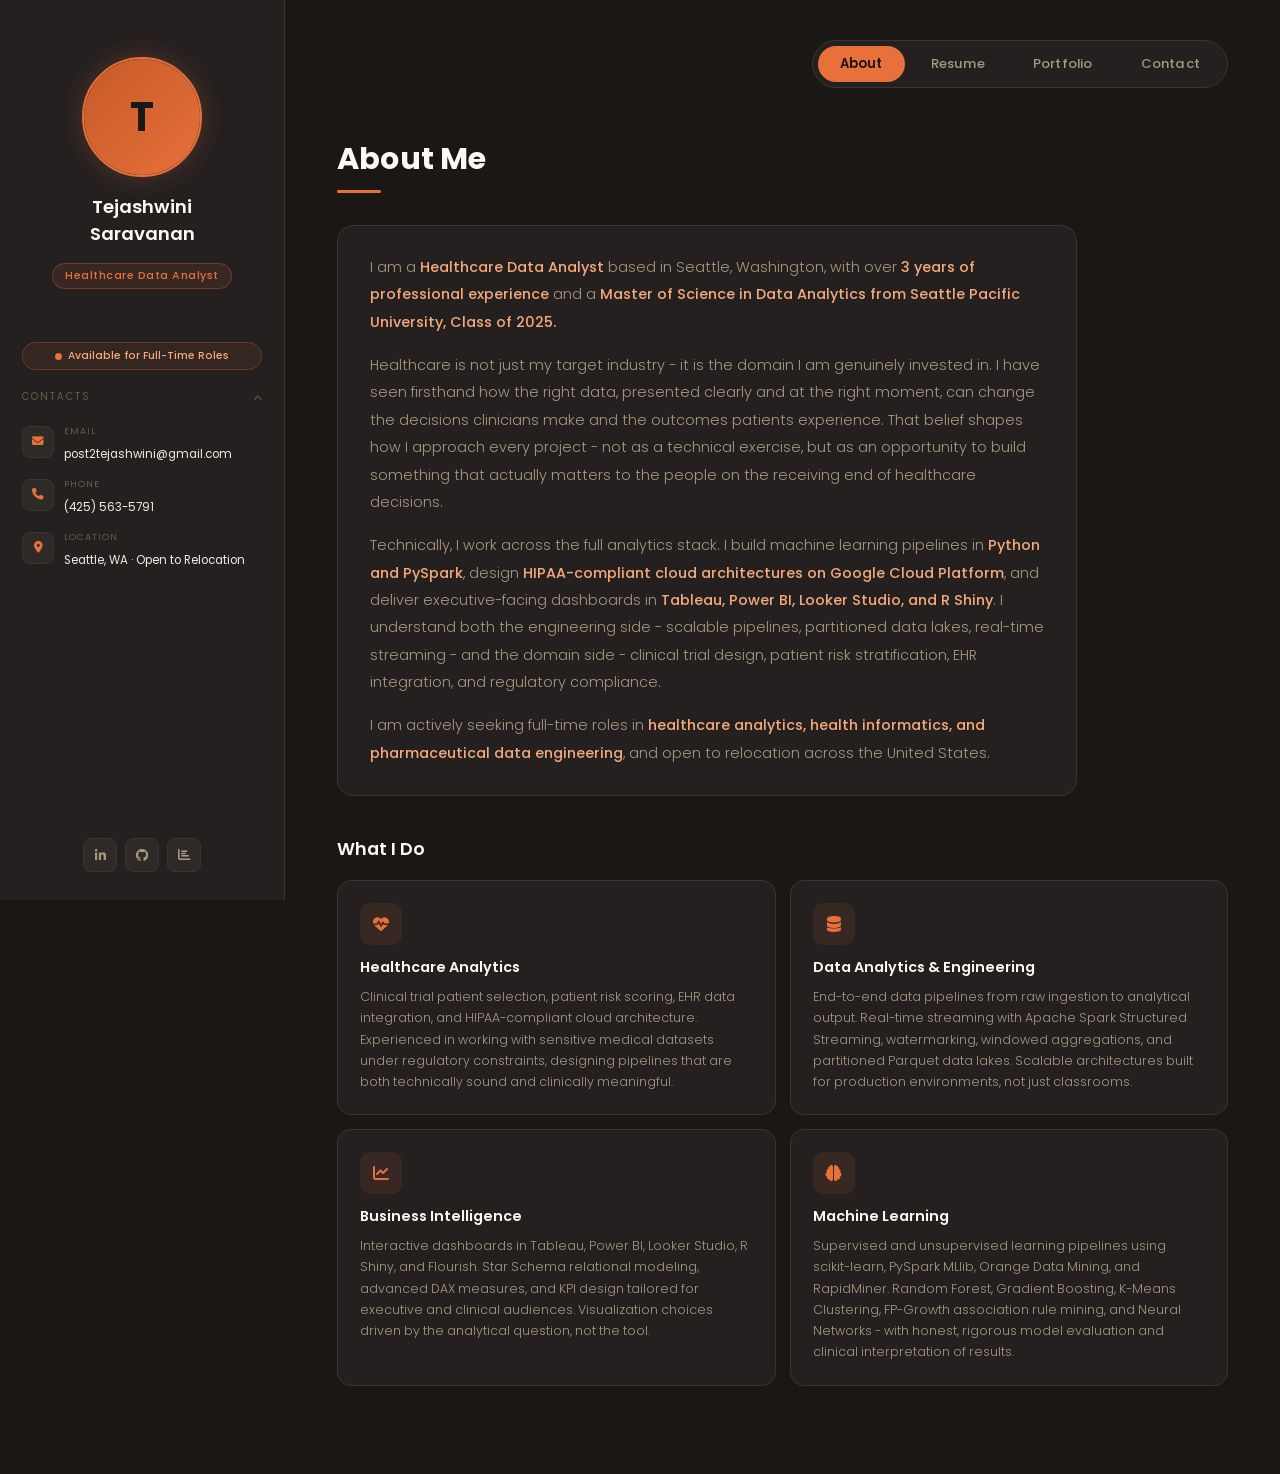
==== index.html @ 0018f7ad "Add files via upload" ====
<!DOCTYPE html>
<html lang="en">
<head>
<meta charset="UTF-8">
<meta name="viewport" content="width=device-width, initial-scale=1.0">
<title>Tejashwini Saravanan - Healthcare Data Analytics</title>
<link href="https://fonts.googleapis.com/css2?family=Poppins:wght@300;400;500;600;700&family=Playfair+Display:wght@600;700&family=JetBrains+Mono:wght@400;500&display=swap" rel="stylesheet">
<link rel="stylesheet" href="https://cdnjs.cloudflare.com/ajax/libs/font-awesome/6.4.0/css/all.min.css">
<style>
  :root {
    --bg: #1a1714;
    --bg2: #242020;
    --bg3: #2e2a27;
    --border: #3a3530;
    --accent: #e8703a;
    --accent2: #c45a28;
    --accent3: #f5a97a;
    --text: #f0ebe4;
    --text2: #a89880;
    --text3: #6a5a48;
    --white: #fff8f2;
    --sidebar-width: 285px;
  }

  * { margin: 0; padding: 0; box-sizing: border-box; }
  html { scroll-behavior: smooth; }

  body {
    background: var(--bg);
    color: var(--text);
    font-family: 'Poppins', sans-serif;
    display: flex;
    min-height: 100vh;
    overflow-x: hidden;
  }

  /* SIDEBAR */
  .sidebar {
    width: var(--sidebar-width);
    min-height: 100vh;
    background: var(--bg2);
    border-right: 1px solid var(--border);
    position: fixed;
    left: 0; top: 0;
    display: flex;
    flex-direction: column;
    align-items: center;
    padding: 36px 22px 28px;
    z-index: 100;
    overflow-y: auto;
  }

  .profile-section {
    display: flex;
    flex-direction: column;
    align-items: center;
    width: 100%;
    padding: 20px 16px;
    border-radius: 16px;
    border: 1px solid transparent;
    transition: all 0.4s;
    margin-bottom: 20px;
    cursor: default;
  }

  .profile-section:hover {
    border-color: var(--accent);
    background: rgba(232,112,58,0.05);
    box-shadow: 0 0 30px rgba(232,112,58,0.12);
  }

  .profile-img-wrap {
    width: 120px;
    height: 120px;
    border-radius: 50%;
    border: 2px solid var(--accent);
    overflow: hidden;
    margin-bottom: 16px;
    box-shadow: 0 0 24px rgba(232,112,58,0.25);
  }

  .profile-img-wrap img {
    width: 100%;
    height: 100%;
    object-fit: cover;
    object-position: center top;
  }

  .sidebar-name {
    font-family: 'Poppins', sans-serif;
    font-size: 1.15rem;
    font-weight: 600;
    color: var(--white);
    text-align: center;
    margin-bottom: 8px;
  }

  .sidebar-title {
    font-size: 0.68rem;
    color: var(--accent);
    background: rgba(232,112,58,0.1);
    border: 1px solid rgba(232,112,58,0.3);
    padding: 4px 12px;
    border-radius: 20px;
    text-align: center;
    letter-spacing: 0.5px;
    font-weight: 500;
  }

  .contacts-toggle {
    font-size: 0.62rem;
    letter-spacing: 2px;
    color: var(--text3);
    text-transform: uppercase;
    width: 100%;
    margin-bottom: 0;
    display: flex;
    align-items: center;
    justify-content: space-between;
    cursor: pointer;
    padding: 8px 0;
    user-select: none;
    transition: color 0.2s;
  }

  .contacts-toggle:hover { color: var(--accent); }

  .contacts-toggle .chevron {
    transition: transform 0.3s;
    font-size: 0.55rem;
  }

  .contacts-toggle.open .chevron { transform: rotate(180deg); }

  .contact-list {
    width: 100%;
    display: flex;
    flex-direction: column;
    gap: 12px;
    overflow: hidden;
    max-height: 0;
    transition: max-height 0.4s ease, opacity 0.3s;
    opacity: 0;
  }

  .contact-list.open {
    max-height: 400px;
    opacity: 1;
    margin-bottom: 16px;
    margin-top: 12px;
  }

  .contact-item {
    display: flex;
    align-items: flex-start;
    gap: 10px;
  }

  .contact-icon {
    width: 32px; height: 32px;
    background: var(--bg3);
    border: 1px solid var(--border);
    border-radius: 8px;
    display: flex;
    align-items: center;
    justify-content: center;
    color: var(--accent);
    font-size: 0.72rem;
    flex-shrink: 0;
    margin-top: 2px;
  }

  .contact-info label {
    display: block;
    font-size: 0.58rem;
    color: var(--text3);
    text-transform: uppercase;
    letter-spacing: 1px;
    margin-bottom: 2px;
  }

  .contact-info span, .contact-info a {
    font-size: 0.72rem;
    color: var(--text);
    text-decoration: none;
    line-height: 1.4;
    word-break: break-word;
  }

  .contact-info a:hover { color: var(--accent); }

  .available-sidebar {
    display: flex;
    align-items: center;
    gap: 6px;
    background: rgba(232,112,58,0.08);
    border: 1px solid rgba(232,112,58,0.25);
    border-radius: 20px;
    padding: 5px 12px;
    font-size: 0.66rem;
    color: var(--accent3);
    width: 100%;
    justify-content: center;
    margin: 12px 0;
    font-weight: 500;
  }

  .available-dot {
    width: 7px; height: 7px;
    background: var(--accent);
    border-radius: 50%;
    animation: pulse 2s infinite;
    flex-shrink: 0;
  }

  @keyframes pulse {
    0%, 100% { opacity: 1; box-shadow: 0 0 0 0 rgba(232,112,58,0.4); }
    50% { opacity: 0.7; box-shadow: 0 0 0 4px rgba(232,112,58,0); }
  }

  .social-links {
    display: flex;
    gap: 8px;
    margin-top: auto;
    padding-top: 16px;
  }

  .social-link {
    width: 34px; height: 34px;
    background: var(--bg3);
    border: 1px solid var(--border);
    border-radius: 8px;
    display: flex;
    align-items: center;
    justify-content: center;
    color: var(--text2);
    text-decoration: none;
    font-size: 0.8rem;
    transition: all 0.3s;
  }

  .social-link:hover {
    border-color: var(--accent);
    color: var(--accent);
    background: rgba(232,112,58,0.1);
  }

  /* MAIN */
  .main {
    margin-left: var(--sidebar-width);
    flex: 1;
    padding: 40px 52px;
    max-width: calc(100vw - var(--sidebar-width));
  }

  /* NAV */
  .nav-tabs {
    display: flex;
    gap: 4px;
    margin-bottom: 48px;
    background: var(--bg2);
    border: 1px solid var(--border);
    border-radius: 30px;
    padding: 5px;
    width: fit-content;
    margin-left: auto;
  }

  .nav-tab {
    padding: 8px 22px;
    border-radius: 24px;
    font-size: 0.82rem;
    font-weight: 500;
    color: var(--text2);
    cursor: pointer;
    transition: all 0.3s;
    border: none;
    background: transparent;
    font-family: 'Poppins', sans-serif;
    letter-spacing: 0.2px;
  }

  .nav-tab:hover { color: var(--text); }

  .nav-tab.active {
    background: var(--accent);
    color: #1a1714;
    font-weight: 600;
  }

  .section { display: none; animation: fadeIn 0.4s ease; }
  .section.active { display: block; }

  @keyframes fadeIn {
    from { opacity: 0; transform: translateY(14px); }
    to { opacity: 1; transform: translateY(0); }
  }

  .section-title {
    font-family: 'Poppins', sans-serif;
    font-size: 1.9rem;
    font-weight: 700;
    color: var(--white);
    margin-bottom: 8px;
    letter-spacing: 0.2px;
  }

  .title-line {
    width: 44px; height: 3px;
    background: var(--accent);
    border-radius: 2px;
    margin-bottom: 32px;
  }

  /* ABOUT BIO BOX */
  .about-bio-box {
    background: var(--bg2);
    border: 1px solid var(--border);
    border-radius: 16px;
    padding: 28px 32px;
    max-width: 740px;
    margin-bottom: 40px;
    transition: all 0.4s;
    cursor: default;
  }

  .about-bio-box:hover {
    border-color: var(--accent);
    box-shadow: 0 0 32px rgba(232,112,58,0.12);
    background: rgba(232,112,58,0.03);
  }

  .about-bio {
    font-size: 0.9rem;
    line-height: 1.9;
    color: var(--text2);
    font-weight: 300;
  }

  .about-bio p { margin-bottom: 16px; }
  .about-bio p:last-child { margin-bottom: 0; }
  .about-bio strong { color: var(--accent3); font-weight: 500; }

  .what-i-do-title {
    font-family: 'Poppins', sans-serif;
    font-size: 1.1rem;
    font-weight: 600;
    color: var(--white);
    margin-bottom: 18px;
  }

  .what-i-do-grid {
    display: grid;
    grid-template-columns: repeat(2, 1fr);
    gap: 14px;
    margin-bottom: 48px;
  }

  .what-card {
    background: var(--bg2);
    border: 1px solid var(--border);
    border-radius: 14px;
    padding: 22px;
    transition: all 0.35s;
    cursor: default;
  }

  .what-card:hover {
    border-color: var(--accent);
    transform: translateY(-3px);
    box-shadow: 0 10px 32px rgba(232,112,58,0.14);
    background: rgba(232,112,58,0.04);
  }

  .what-card-icon {
    width: 42px; height: 42px;
    background: rgba(232,112,58,0.1);
    border-radius: 10px;
    display: flex;
    align-items: center;
    justify-content: center;
    color: var(--accent);
    font-size: 1rem;
    margin-bottom: 12px;
  }

  .what-card h4 {
    font-size: 0.9rem;
    font-weight: 600;
    color: var(--white);
    margin-bottom: 8px;
  }

  .what-card p {
    font-size: 0.78rem;
    color: var(--text2);
    line-height: 1.7;
    font-weight: 300;
  }

  /* RESUME */
  .resume-section { margin-bottom: 38px; }

  .resume-section-title {
    display: flex;
    align-items: center;
    gap: 10px;
    font-size: 1rem;
    font-weight: 600;
    color: var(--white);
    margin-bottom: 20px;
  }

  .resume-section-title i { color: var(--accent); font-size: 0.85rem; }

  .timeline-item {
    position: relative;
    padding-left: 20px;
    margin-bottom: 22px;
    border-left: 1px solid var(--border);
  }

  .timeline-item::before {
    content: '';
    position: absolute;
    left: -5px; top: 7px;
    width: 9px; height: 9px;
    border-radius: 50%;
    background: var(--accent);
  }

  .timeline-title {
    font-size: 0.9rem;
    font-weight: 600;
    color: var(--white);
    margin-bottom: 3px;
  }

  .timeline-subtitle {
    font-size: 0.78rem;
    color: var(--text2);
    margin-bottom: 3px;
    font-weight: 300;
  }

  .timeline-date {
    font-size: 0.7rem;
    color: var(--accent);
    font-family: 'JetBrains Mono', monospace;
  }

  .skills-grid { display: flex; flex-direction: column; gap: 12px; }

  .skill-group {
    background: var(--bg2);
    border: 1px solid var(--border);
    border-radius: 12px;
    padding: 16px 20px;
  }

  .skill-group-label {
    font-size: 0.6rem;
    letter-spacing: 2px;
    color: var(--text3);
    text-transform: uppercase;
    margin-bottom: 10px;
  }

  .skill-tags { display: flex; flex-wrap: wrap; gap: 7px; }

  .skill-tag {
    background: rgba(232,112,58,0.07);
    border: 1px solid rgba(232,112,58,0.18);
    border-radius: 20px;
    padding: 3px 12px;
    font-size: 0.74rem;
    color: var(--accent3);
    font-weight: 400;
  }

  /* PORTFOLIO */
  .portfolio-filters {
    display: flex;
    gap: 8px;
    margin-bottom: 24px;
    flex-wrap: wrap;
  }

  .filter-btn {
    padding: 6px 16px;
    border-radius: 20px;
    font-size: 0.78rem;
    font-weight: 500;
    cursor: pointer;
    transition: all 0.3s;
    border: 1px solid var(--border);
    background: transparent;
    color: var(--text2);
    font-family: 'Poppins', sans-serif;
  }

  .filter-btn:hover { border-color: var(--accent); color: var(--accent); }

  .filter-btn.active {
    background: var(--accent);
    border-color: var(--accent);
    color: #1a1714;
    font-weight: 600;
  }

  .projects-grid {
    display: grid;
    grid-template-columns: repeat(3, 1fr);
    gap: 16px;
  }

  .project-card {
    background: var(--bg2);
    border: 1px solid var(--border);
    border-radius: 14px;
    overflow: hidden;
    transition: all 0.3s;
  }

  .project-card:hover {
    border-color: var(--accent);
    transform: translateY(-4px);
    box-shadow: 0 12px 36px rgba(232,112,58,0.14);
  }

  .project-thumb {
    width: 100%;
    height: 148px;
    display: flex;
    align-items: center;
    justify-content: center;
    font-size: 2rem;
  }

  .project-body { padding: 14px 16px; }

  .project-category {
    font-size: 0.6rem;
    letter-spacing: 1.5px;
    text-transform: uppercase;
    color: var(--accent);
    margin-bottom: 6px;
    font-family: 'JetBrains Mono', monospace;
  }

  .project-name {
    font-size: 0.84rem;
    font-weight: 600;
    color: var(--white);
    margin-bottom: 8px;
    line-height: 1.4;
  }

  .project-tags {
    display: flex;
    flex-wrap: wrap;
    gap: 5px;
    margin-bottom: 10px;
  }

  .project-tag {
    font-size: 0.64rem;
    background: var(--bg3);
    border: 1px solid var(--border);
    border-radius: 8px;
    padding: 2px 7px;
    color: var(--text3);
  }

  .project-links { display: flex; gap: 10px; }

  .project-link {
    font-size: 0.72rem;
    color: var(--accent);
    text-decoration: none;
    display: flex;
    align-items: center;
    gap: 4px;
    transition: opacity 0.2s;
    font-weight: 500;
  }

  .project-link:hover { opacity: 0.7; }

  /* CONTACT */
  .contact-grid {
    display: grid;
    grid-template-columns: 1fr 1fr;
    gap: 32px;
  }

  .contact-form { display: flex; flex-direction: column; gap: 14px; }
  .form-row { display: grid; grid-template-columns: 1fr 1fr; gap: 14px; }
  .form-group { display: flex; flex-direction: column; gap: 6px; }

  .form-group label {
    font-size: 0.66rem;
    text-transform: uppercase;
    letter-spacing: 1px;
    color: var(--text3);
  }

  .form-group input, .form-group textarea {
    background: var(--bg2);
    border: 1px solid var(--border);
    border-radius: 10px;
    padding: 11px 14px;
    color: var(--text);
    font-family: 'Poppins', sans-serif;
    font-size: 0.84rem;
    transition: border-color 0.3s;
    resize: none;
  }

  .form-group input:focus, .form-group textarea:focus {
    outline: none;
    border-color: var(--accent);
  }

  .form-group textarea { height: 120px; }

  .send-btn {
    background: var(--accent);
    color: #1a1714;
    border: none;
    border-radius: 10px;
    padding: 12px 26px;
    font-size: 0.84rem;
    font-weight: 600;
    cursor: pointer;
    font-family: 'Poppins', sans-serif;
    display: flex;
    align-items: center;
    gap: 8px;
    width: fit-content;
    transition: all 0.3s;
  }

  .send-btn:hover { background: var(--accent2); transform: translateY(-1px); }

  .contact-info-panel { display: flex; flex-direction: column; gap: 12px; }

  .contact-info-card {
    background: var(--bg2);
    border: 1px solid var(--border);
    border-radius: 12px;
    padding: 14px 18px;
    display: flex;
    align-items: center;
    gap: 14px;
    transition: all 0.3s;
  }

  .contact-info-card:hover { border-color: var(--accent); }

  .contact-info-icon {
    width: 38px; height: 38px;
    background: rgba(232,112,58,0.1);
    border-radius: 10px;
    display: flex;
    align-items: center;
    justify-content: center;
    color: var(--accent);
    font-size: 0.9rem;
    flex-shrink: 0;
  }

  .contact-info-text label {
    display: block;
    font-size: 0.6rem;
    text-transform: uppercase;
    letter-spacing: 1px;
    color: var(--text3);
    margin-bottom: 3px;
  }

  .contact-info-text span, .contact-info-text a {
    font-size: 0.82rem;
    color: var(--text);
    text-decoration: none;
  }

  .contact-info-text a:hover { color: var(--accent); }

  .project-card.hidden { display: none; }

  ::-webkit-scrollbar { width: 5px; }
  ::-webkit-scrollbar-track { background: var(--bg); }
  ::-webkit-scrollbar-thumb { background: var(--border); border-radius: 3px; }
  ::-webkit-scrollbar-thumb:hover { background: var(--accent2); }

  @media (max-width: 1100px) { .projects-grid { grid-template-columns: repeat(2, 1fr); } }
  @media (max-width: 768px) {
    .sidebar { display: none; }
    .main { margin-left: 0; padding: 24px; max-width: 100vw; }
    .projects-grid { grid-template-columns: 1fr; }
    .what-i-do-grid { grid-template-columns: 1fr; }
    .contact-grid { grid-template-columns: 1fr; }
  }
</style>
</head>
<body>

<aside class="sidebar">
  <div class="profile-section">
    <div class="profile-img-wrap">
      <img src="https://raw.githubusercontent.com/TejashwiniSaravanan/tejashwinisaravanan.github.io/main/teju%20photo.JPG"
           alt="Tejashwini Saravanan"
           onerror="this.parentElement.innerHTML='<div style=\'width:100%;height:100%;background:linear-gradient(135deg,#c45a28,#e8703a);display:flex;align-items:center;justify-content:center;font-size:2.5rem;font-weight:700;color:#1a1714;\'>T</div>'"/>
    </div>
    <div class="sidebar-name">Tejashwini Saravanan</div>
    <div class="sidebar-title" style="margin-top:8px;">Healthcare Data Analyst</div>
  </div>

  <div class="available-sidebar">
    <div class="available-dot"></div>
    Available for Full-Time Roles
  </div>

  <div class="contacts-toggle" id="contactsToggle" onclick="toggleContacts()">
    Contacts <i class="fas fa-chevron-down chevron"></i>
  </div>

  <div class="contact-list" id="contactList">
    <div class="contact-item">
      <div class="contact-icon"><i class="fas fa-envelope"></i></div>
      <div class="contact-info">
        <label>Email</label>
        <a href="mailto:post2tejashwini@gmail.com">post2tejashwini@gmail.com</a>
      </div>
    </div>
    <div class="contact-item">
      <div class="contact-icon"><i class="fas fa-phone"></i></div>
      <div class="contact-info">
        <label>Phone</label>
        <span>(425) 563-5791</span>
      </div>
    </div>
    <div class="contact-item">
      <div class="contact-icon"><i class="fas fa-map-marker-alt"></i></div>
      <div class="contact-info">
        <label>Location</label>
        <span>Seattle, WA · Open to Relocation</span>
      </div>
    </div>
  </div>

  <div class="social-links">
    <a href="https://www.linkedin.com/in/tejashwinisaravanan/" target="_blank" class="social-link" title="LinkedIn"><i class="fab fa-linkedin-in"></i></a>
    <a href="https://github.com/TejashwiniSaravanan" target="_blank" class="social-link" title="GitHub"><i class="fab fa-github"></i></a>
    <a href="https://public.tableau.com/app/profile/tejashwinisaravanan" target="_blank" class="social-link" title="Tableau"><i class="fas fa-chart-bar"></i></a>
  </div>
</aside>

<main class="main">
  <nav class="nav-tabs">
    <button class="nav-tab active" onclick="showSection('about', this)">About</button>
    <button class="nav-tab" onclick="showSection('resume', this)">Resume</button>
    <button class="nav-tab" onclick="showSection('portfolio', this)">Portfolio</button>
    <button class="nav-tab" onclick="showSection('contact', this)">Contact</button>
  </nav>

  <!-- ABOUT -->
  <section id="about" class="section active">
    <h1 class="section-title">About Me</h1>
    <div class="title-line"></div>

    <div class="about-bio-box">
      <div class="about-bio">
        <p>I am a <strong>Healthcare Data Analyst</strong> based in Seattle, Washington, with over <strong>3 years of professional experience</strong> and a <strong>Master of Science in Data Analytics from Seattle Pacific University, Class of 2025.</strong></p>
        <p>Healthcare is not just my target industry - it is the domain I am genuinely invested in. I have seen firsthand how the right data, presented clearly and at the right moment, can change the decisions clinicians make and the outcomes patients experience. That belief shapes how I approach every project - not as a technical exercise, but as an opportunity to build something that actually matters to the people on the receiving end of healthcare decisions.</p>
        <p>Technically, I work across the full analytics stack. I build machine learning pipelines in <strong>Python and PySpark</strong>, design <strong>HIPAA-compliant cloud architectures on Google Cloud Platform</strong>, and deliver executive-facing dashboards in <strong>Tableau, Power BI, Looker Studio, and R Shiny</strong>. I understand both the engineering side - scalable pipelines, partitioned data lakes, real-time streaming - and the domain side - clinical trial design, patient risk stratification, EHR integration, and regulatory compliance.</p>
        <p>I am actively seeking full-time roles in <strong>healthcare analytics, health informatics, and pharmaceutical data engineering</strong>, and open to relocation across the United States.</p>
      </div>
    </div>

    <div class="what-i-do-title">What I Do</div>
    <div class="what-i-do-grid">
      <div class="what-card">
        <div class="what-card-icon"><i class="fas fa-heartbeat"></i></div>
        <h4>Healthcare Analytics</h4>
        <p>Clinical trial patient selection, patient risk scoring, EHR data integration, and HIPAA-compliant cloud architecture. Experienced in working with sensitive medical datasets under regulatory constraints, designing pipelines that are both technically sound and clinically meaningful.</p>
      </div>
      <div class="what-card">
        <div class="what-card-icon"><i class="fas fa-database"></i></div>
        <h4>Data Analytics & Engineering</h4>
        <p>End-to-end data pipelines from raw ingestion to analytical output. Real-time streaming with Apache Spark Structured Streaming, watermarking, windowed aggregations, and partitioned Parquet data lakes. Scalable architectures built for production environments, not just classrooms.</p>
      </div>
      <div class="what-card">
        <div class="what-card-icon"><i class="fas fa-chart-line"></i></div>
        <h4>Business Intelligence</h4>
        <p>Interactive dashboards in Tableau, Power BI, Looker Studio, R Shiny, and Flourish. Star Schema relational modeling, advanced DAX measures, and KPI design tailored for executive and clinical audiences. Visualization choices driven by the analytical question, not the tool.</p>
      </div>
      <div class="what-card">
        <div class="what-card-icon"><i class="fas fa-brain"></i></div>
        <h4>Machine Learning</h4>
        <p>Supervised and unsupervised learning pipelines using scikit-learn, PySpark MLlib, Orange Data Mining, and RapidMiner. Random Forest, Gradient Boosting, K-Means Clustering, FP-Growth association rule mining, and Neural Networks - with honest, rigorous model evaluation and clinical interpretation of results.</p>
      </div>
    </div>
  </section>

  <!-- RESUME -->
  <section id="resume" class="section">
    <h1 class="section-title">Resume</h1>
    <div class="title-line"></div>

    <div class="resume-section">
      <div class="resume-section-title"><i class="fas fa-graduation-cap"></i> Education</div>
      <div class="timeline-item">
        <div class="timeline-title">Seattle Pacific University</div>
        <div class="timeline-subtitle">Master of Science in Data Analytics — School of Business, Government and Economics</div>
        <div class="timeline-date">Sep 2023 — Aug 2025</div>
      </div>
    </div>

    <div class="resume-section">
      <div class="resume-section-title"><i class="fas fa-briefcase"></i> Experience</div>
      <div class="timeline-item">
        <div class="timeline-title">Data Analyst</div>
        <div class="timeline-subtitle">Community Dreams Foundation — Seattle, WA</div>
        <div class="timeline-date">Nov 2025 — Present</div>
      </div>
      <div class="timeline-item">
        <div class="timeline-title">Healthcare Analyst Intern</div>
        <div class="timeline-subtitle">American Red Cross, Northwest Region — Everett, WA</div>
        <div class="timeline-date">Jul 2025 — Oct 2025</div>
      </div>
      <div class="timeline-item">
        <div class="timeline-title">Graduate Assistant</div>
        <div class="timeline-subtitle">Seattle Pacific University, Operated by Sodexo — Seattle, WA</div>
        <div class="timeline-date">Oct 2023 — Jun 2025</div>
      </div>
      <div class="timeline-item">
        <div class="timeline-title">Healthcare Data Analyst</div>
        <div class="timeline-subtitle">Bharath Home Medicare Pvt Ltd — Chennai, India</div>
        <div class="timeline-date">May 2022 — Aug 2023</div>
      </div>
    </div>

    <div class="resume-section">
      <div class="resume-section-title"><i class="fas fa-tools"></i> Skills</div>
      <div class="skills-grid">
        <div class="skill-group">
          <div class="skill-group-label">Languages & Libraries</div>
          <div class="skill-tags">
            <span class="skill-tag">Python</span><span class="skill-tag">R</span><span class="skill-tag">SQL</span><span class="skill-tag">DAX</span><span class="skill-tag">Pandas</span><span class="skill-tag">NumPy</span><span class="skill-tag">Scikit-Learn</span><span class="skill-tag">ggplot2</span>
          </div>
        </div>
        <div class="skill-group">
          <div class="skill-group-label">Big Data & Cloud</div>
          <div class="skill-tags">
            <span class="skill-tag">Apache Spark</span><span class="skill-tag">PySpark</span><span class="skill-tag">Google Cloud Platform</span><span class="skill-tag">BigQuery</span><span class="skill-tag">Vertex AI</span><span class="skill-tag">Cloud Healthcare API</span><span class="skill-tag">Parquet</span>
          </div>
        </div>
        <div class="skill-group">
          <div class="skill-group-label">BI & Visualization</div>
          <div class="skill-tags">
            <span class="skill-tag">Tableau</span><span class="skill-tag">Power BI</span><span class="skill-tag">Looker Studio</span><span class="skill-tag">R Shiny</span><span class="skill-tag">Flourish Studio</span><span class="skill-tag">Plotly Dash</span>
          </div>
        </div>
        <div class="skill-group">
          <div class="skill-group-label">Machine Learning & Analytics</div>
          <div class="skill-tags">
            <span class="skill-tag">Random Forest</span><span class="skill-tag">Gradient Boosting</span><span class="skill-tag">K-Means</span><span class="skill-tag">FP-Growth</span><span class="skill-tag">Neural Networks</span><span class="skill-tag">Linear Regression</span><span class="skill-tag">RapidMiner</span><span class="skill-tag">Orange Data Mining</span>
          </div>
        </div>
        <div class="skill-group">
          <div class="skill-group-label">Healthcare Domain</div>
          <div class="skill-tags">
            <span class="skill-tag">HIPAA Compliance</span><span class="skill-tag">FHIR</span><span class="skill-tag">EHR Integration</span><span class="skill-tag">Clinical Trial Analytics</span><span class="skill-tag">Patient Risk Scoring</span><span class="skill-tag">Population Health</span>
          </div>
        </div>
      </div>
    </div>
  </section>

  <!-- PORTFOLIO -->
  <section id="portfolio" class="section">
    <h1 class="section-title">Portfolio</h1>
    <div class="title-line"></div>
    <div class="portfolio-filters">
      <button class="filter-btn active" onclick="filterProjects('all', this)">All</button>
      <button class="filter-btn" onclick="filterProjects('healthcare', this)">Healthcare</button>
      <button class="filter-btn" onclick="filterProjects('engineering', this)">Data Engineering</button>
      <button class="filter-btn" onclick="filterProjects('ml', this)">Machine Learning</button>
      <button class="filter-btn" onclick="filterProjects('bi', this)">Business Intelligence</button>
    </div>
    <div class="projects-grid">
      <div class="project-card" data-category="healthcare ml">
        <div class="project-thumb" style="background:linear-gradient(135deg,#0d4a3a,#0d9488)"><i class="fas fa-hospital" style="color:#99f6e4;font-size:2rem"></i></div>
        <div class="project-body">
          <div class="project-category">Healthcare · Machine Learning</div>
          <div class="project-name">Clinical Trial Patient Selection & Admission Type Prediction</div>
          <div class="project-tags"><span class="project-tag">Orange Data Mining</span><span class="project-tag">Neural Networks</span><span class="project-tag">Gradient Boosting</span><span class="project-tag">ROC Analysis</span></div>
          <div class="project-links">
            <a href="https://github.com/TejashwiniSaravanan/Clinical-Trial-Patient-Selection-Optimization" target="_blank" class="project-link"><i class="fab fa-github"></i> GitHub</a>
            <a href="https://tejashwinisaravanan.github.io/Clinical-Trial-Patient-Selection-Optimization/" target="_blank" class="project-link"><i class="fas fa-external-link-alt"></i> Live</a>
          </div>
        </div>
      </div>
      <div class="project-card" data-category="healthcare ml">
        <div class="project-thumb" style="background:linear-gradient(135deg,#1a3a4a,#0d6e8a)"><i class="fas fa-cloud" style="color:#7dd3fc;font-size:2rem"></i></div>
        <div class="project-body">
          <div class="project-category">Healthcare · Cloud · ML</div>
          <div class="project-name">Scalable Health Data Solutions: PySpark ML & GCP Strategy</div>
          <div class="project-tags"><span class="project-tag">PySpark</span><span class="project-tag">GCP</span><span class="project-tag">BigQuery</span><span class="project-tag">Vertex AI</span><span class="project-tag">HIPAA</span></div>
          <div class="project-links">
            <a href="https://github.com/TejashwiniSaravanan/Healthcare-Analytics-PySpark-ML-GCP-Strategy" target="_blank" class="project-link"><i class="fab fa-github"></i> GitHub</a>
            <a href="https://tejashwinisaravanan.github.io/Healthcare-Analytics-PySpark-ML-GCP-Strategy/" target="_blank" class="project-link"><i class="fas fa-external-link-alt"></i> Live</a>
          </div>
        </div>
      </div>
      <div class="project-card" data-category="healthcare bi">
        <div class="project-thumb" style="background:linear-gradient(135deg,#2a1a4a,#6d28d9)"><i class="fas fa-pills" style="color:#c4b5fd;font-size:2rem"></i></div>
        <div class="project-body">
          <div class="project-category">Healthcare · Business Intelligence</div>
          <div class="project-name">Pharmaceutical Sales Analytics & Regulatory Strategy (Power BI)</div>
          <div class="project-tags"><span class="project-tag">Power BI</span><span class="project-tag">DAX</span><span class="project-tag">Star Schema</span><span class="project-tag">FDA/EMA</span></div>
          <div class="project-links">
            <a href="https://github.com/TejashwiniSaravanan/Drug-Sales-Analysis-PowerBI" target="_blank" class="project-link"><i class="fab fa-github"></i> GitHub</a>
            <a href="https://tejashwinisaravanan.github.io/Drug-Sales-Analysis-PowerBI/" target="_blank" class="project-link"><i class="fas fa-external-link-alt"></i> Live</a>
          </div>
        </div>
      </div>
      <div class="project-card" data-category="healthcare bi">
        <div class="project-thumb" style="background:linear-gradient(135deg,#1a2a3a,#0d4a6a)"><i class="fas fa-brain" style="color:#93c5fd;font-size:2rem"></i></div>
        <div class="project-body">
          <div class="project-category">Healthcare · Data Visualization</div>
          <div class="project-name">Analyzing Depression in Students: Motion Visualization with Flourish</div>
          <div class="project-tags"><span class="project-tag">Flourish Studio</span><span class="project-tag">Python</span><span class="project-tag">Mental Health</span><span class="project-tag">Motion Viz</span></div>
          <div class="project-links">
            <a href="https://github.com/TejashwiniSaravanan/depression-students-flourish-visualization" target="_blank" class="project-link"><i class="fab fa-github"></i> GitHub</a>
            <a href="https://public.flourish.studio/story/2792289/" target="_blank" class="project-link"><i class="fas fa-external-link-alt"></i> Live</a>
          </div>
        </div>
      </div>
      <div class="project-card" data-category="healthcare ml bi">
        <div class="project-thumb" style="background:linear-gradient(135deg,#1a2a3a,#1e40af)"><i class="fas fa-user-clock" style="color:#93c5fd;font-size:2rem"></i></div>
        <div class="project-body">
          <div class="project-category">Healthcare · ML · Power BI</div>
          <div class="project-name">Absenteeism at Work: Predictive Analytics & Power BI Dashboard</div>
          <div class="project-tags"><span class="project-tag">Random Forest 84%</span><span class="project-tag">Power BI</span><span class="project-tag">Python</span><span class="project-tag">HR Analytics</span></div>
          <div class="project-links">
            <a href="https://github.com/TejashwiniSaravanan/Absenteeism-At-Work-PowerBI-ML" target="_blank" class="project-link"><i class="fab fa-github"></i> GitHub</a>
          </div>
        </div>
      </div>
      <div class="project-card" data-category="engineering">
        <div class="project-thumb" style="background:linear-gradient(135deg,#1a2a1a,#166534)"><i class="fas fa-bolt" style="color:#86efac;font-size:2rem"></i></div>
        <div class="project-body">
          <div class="project-category">Data Engineering · Streaming</div>
          <div class="project-name">BeatBlast: Real-Time Streaming Pipeline with PySpark</div>
          <div class="project-tags"><span class="project-tag">Spark Streaming</span><span class="project-tag">Watermarking</span><span class="project-tag">Parquet</span><span class="project-tag">Python</span></div>
          <div class="project-links">
            <a href="https://github.com/TejashwiniSaravanan/BeatBlast-RealTime-Streaming-Pipeline" target="_blank" class="project-link"><i class="fab fa-github"></i> GitHub</a>
            <a href="https://tejashwinisaravanan.github.io/BeatBlast-RealTime-Streaming-Pipeline/" target="_blank" class="project-link"><i class="fas fa-external-link-alt"></i> Live</a>
          </div>
        </div>
      </div>
      <div class="project-card" data-category="engineering ml">
        <div class="project-thumb" style="background:linear-gradient(135deg,#1a1a2a,#1e3a5f)"><i class="fas fa-music" style="color:#93c5fd;font-size:2rem"></i></div>
        <div class="project-body">
          <div class="project-category">Data Engineering · Big Data</div>
          <div class="project-name">Spotify Big Data Analysis with PySpark (600K+ Tracks)</div>
          <div class="project-tags"><span class="project-tag">PySpark</span><span class="project-tag">Apache Spark</span><span class="project-tag">Parquet</span><span class="project-tag">Google Colab</span></div>
          <div class="project-links">
            <a href="https://github.com/TejashwiniSaravanan/Spotify-Big-Data-Analysis-Spark" target="_blank" class="project-link"><i class="fab fa-github"></i> GitHub</a>
            <a href="https://tejashwinisaravanan.github.io/Spotify-Big-Data-Analysis-Spark/" target="_blank" class="project-link"><i class="fas fa-external-link-alt"></i> Live</a>
          </div>
        </div>
      </div>
      <div class="project-card" data-category="ml bi">
        <div class="project-thumb" style="background:linear-gradient(135deg,#2a1a1a,#7c2d12)"><i class="fas fa-globe" style="color:#fdba74;font-size:2rem"></i></div>
        <div class="project-body">
          <div class="project-category">Machine Learning · Tableau</div>
          <div class="project-name">Global Affordability Dashboard: Cost of Living Analysis</div>
          <div class="project-tags"><span class="project-tag">Random Forest R²=0.975</span><span class="project-tag">K-Means</span><span class="project-tag">Tableau</span><span class="project-tag">Python</span></div>
          <div class="project-links">
            <a href="https://github.com/TejashwiniSaravanan/global-affordability-dashboard-tableau-ml" target="_blank" class="project-link"><i class="fab fa-github"></i> GitHub</a>
            <a href="https://tejashwinisaravanan.github.io/global-affordability-dashboard-tableau-ml/" target="_blank" class="project-link"><i class="fas fa-external-link-alt"></i> Live</a>
          </div>
        </div>
      </div>
      <div class="project-card" data-category="bi">
        <div class="project-thumb" style="background:linear-gradient(135deg,#1a1a3a,#312e81)"><i class="fas fa-map-marked-alt" style="color:#a5b4fc;font-size:2rem"></i></div>
        <div class="project-body">
          <div class="project-category">Business Intelligence · Tableau</div>
          <div class="project-name">Global Terrorism Analysis (1970-2017): Tableau Dashboard</div>
          <div class="project-tags"><span class="project-tag">Tableau</span><span class="project-tag">Geospatial</span><span class="project-tag">Data Storytelling</span></div>
          <div class="project-links">
            <a href="https://github.com/TejashwiniSaravanan/Global-Terrorism-Analysis-Tableau" target="_blank" class="project-link"><i class="fab fa-github"></i> GitHub</a>
            <a href="https://tejashwinisaravanan.github.io/Global-Terrorism-Analysis-Tableau/" target="_blank" class="project-link"><i class="fas fa-external-link-alt"></i> Live</a>
          </div>
        </div>
      </div>
      <div class="project-card" data-category="ml bi">
        <div class="project-thumb" style="background:linear-gradient(135deg,#1a2a1a,#14532d)"><i class="fas fa-building" style="color:#86efac;font-size:2rem"></i></div>
        <div class="project-body">
          <div class="project-category">Machine Learning · R Shiny</div>
          <div class="project-name">Concrete Strength Predictive Analytics & R Shiny Dashboard</div>
          <div class="project-tags"><span class="project-tag">R</span><span class="project-tag">Shiny</span><span class="project-tag">Linear Regression</span><span class="project-tag">ggplot2</span></div>
          <div class="project-links">
            <a href="https://github.com/TejashwiniSaravanan/concrete-strength-dashboard-r-shiny" target="_blank" class="project-link"><i class="fab fa-github"></i> GitHub</a>
            <a href="https://tejashwinisaravanan.github.io/concrete-strength-dashboard-r-shiny/" target="_blank" class="project-link"><i class="fas fa-external-link-alt"></i> Live</a>
          </div>
        </div>
      </div>
      <div class="project-card" data-category="ml">
        <div class="project-thumb" style="background:linear-gradient(135deg,#2a1a2a,#7e22ce)"><i class="fas fa-wine-glass-alt" style="color:#d8b4fe;font-size:2rem"></i></div>
        <div class="project-body">
          <div class="project-category">Text Mining · Machine Learning</div>
          <div class="project-name">Wine Reviews Text Mining & Market Analysis (RapidMiner)</div>
          <div class="project-tags"><span class="project-tag">RapidMiner</span><span class="project-tag">FP-Growth</span><span class="project-tag">K-Means</span><span class="project-tag">Text Mining</span></div>
          <div class="project-links">
            <a href="https://github.com/TejashwiniSaravanan/wine-reviews-text-mining-rapidminer" target="_blank" class="project-link"><i class="fab fa-github"></i> GitHub</a>
            <a href="https://tejashwinisaravanan.github.io/wine-reviews-text-mining-rapidminer/" target="_blank" class="project-link"><i class="fas fa-external-link-alt"></i> Live</a>
          </div>
        </div>
      </div>
      <div class="project-card" data-category="ml bi">
        <div class="project-thumb" style="background:linear-gradient(135deg,#1a2a2a,#0f766e)"><i class="fas fa-credit-card" style="color:#99f6e4;font-size:2rem"></i></div>
        <div class="project-body">
          <div class="project-category">Machine Learning · Python Dash</div>
          <div class="project-name">Credit Risk Prediction & Interactive Dash Dashboard</div>
          <div class="project-tags"><span class="project-tag">Python</span><span class="project-tag">Scikit-Learn</span><span class="project-tag">Plotly Dash</span><span class="project-tag">Decision Tree</span></div>
          <div class="project-links">
            <a href="https://github.com/TejashwiniSaravanan/Credit-Risk-Prediction-Dash-Dashboard" target="_blank" class="project-link"><i class="fab fa-github"></i> GitHub</a>
          </div>
        </div>
      </div>
      <div class="project-card" data-category="bi">
        <div class="project-thumb" style="background:linear-gradient(135deg,#2a2a1a,#854d0e)"><i class="fas fa-chart-pie" style="color:#fcd34d;font-size:2rem"></i></div>
        <div class="project-body">
          <div class="project-category">Business Intelligence · Looker Studio</div>
          <div class="project-name">Credit Risk Analysis: Interactive Looker Studio Dashboard</div>
          <div class="project-tags"><span class="project-tag">Looker Studio</span><span class="project-tag">Google Sheets</span><span class="project-tag">Sankey Diagram</span></div>
          <div class="project-links">
            <a href="https://github.com/TejashwiniSaravanan/Credit-Risk-Looker-Studio-Dashboard" target="_blank" class="project-link"><i class="fab fa-github"></i> GitHub</a>
            <a href="https://lookerstudio.google.com/reporting/e9b25dcd-433c-421b-9d9d-866aee7d06cf" target="_blank" class="project-link"><i class="fas fa-external-link-alt"></i> Live</a>
          </div>
        </div>
      </div>
    </div>
  </section>

  <!-- CONTACT -->
  <section id="contact" class="section">
    <h1 class="section-title">Contact</h1>
    <div class="title-line"></div>
    <div class="contact-grid">
      <div class="contact-form">
        <div class="form-row">
          <div class="form-group">
            <label>Full Name</label>
            <input type="text" placeholder="Your full name...">
          </div>
          <div class="form-group">
            <label>Email</label>
            <input type="email" placeholder="Your email...">
          </div>
        </div>
        <div class="form-group">
          <label>Message</label>
          <textarea placeholder="Your message..."></textarea>
        </div>
        <button class="send-btn" onclick="handleContact()"><i class="fas fa-paper-plane"></i> Send Message</button>
      </div>
      <div class="contact-info-panel">
        <div class="contact-info-card">
          <div class="contact-info-icon"><i class="fas fa-envelope"></i></div>
          <div class="contact-info-text">
            <label>Email</label>
            <a href="mailto:post2tejashwini@gmail.com">post2tejashwini@gmail.com</a>
          </div>
        </div>
        <div class="contact-info-card">
          <div class="contact-info-icon"><i class="fas fa-phone"></i></div>
          <div class="contact-info-text">
            <label>Phone</label>
            <span>(425) 563-5791</span>
          </div>
        </div>
        <div class="contact-info-card">
          <div class="contact-info-icon"><i class="fab fa-linkedin-in"></i></div>
          <div class="contact-info-text">
            <label>LinkedIn</label>
            <a href="https://www.linkedin.com/in/tejashwinisaravanan/" target="_blank">linkedin.com/in/tejashwinisaravanan</a>
          </div>
        </div>
        <div class="contact-info-card">
          <div class="contact-info-icon"><i class="fab fa-github"></i></div>
          <div class="contact-info-text">
            <label>GitHub</label>
            <a href="https://github.com/TejashwiniSaravanan" target="_blank">github.com/TejashwiniSaravanan</a>
          </div>
        </div>
        <div class="contact-info-card">
          <div class="contact-info-icon"><i class="fas fa-map-marker-alt"></i></div>
          <div class="contact-info-text">
            <label>Location</label>
            <span>Seattle, WA · Open to Relocation</span>
          </div>
        </div>
        <div style="margin-top:4px;font-size:0.8rem;color:var(--text2);line-height:1.7;font-weight:300;">
          I am actively looking for full-time roles in healthcare data analytics, health informatics, and data engineering. Let's build something meaningful together.
        </div>
      </div>
    </div>
  </section>
</main>

<script>
  function showSection(id, btn) {
    document.querySelectorAll('.section').forEach(s => s.classList.remove('active'));
    document.querySelectorAll('.nav-tab').forEach(t => t.classList.remove('active'));
    document.getElementById(id).classList.add('active');
    btn.classList.add('active');
  }

  function toggleContacts() {
    const toggle = document.getElementById('contactsToggle');
    const list = document.getElementById('contactList');
    toggle.classList.toggle('open');
    list.classList.toggle('open');
  }

  document.addEventListener('DOMContentLoaded', function() {
    toggleContacts();
  });

  function filterProjects(category, btn) {
    document.querySelectorAll('.filter-btn').forEach(b => b.classList.remove('active'));
    btn.classList.add('active');
    document.querySelectorAll('.project-card').forEach(card => {
      if (category === 'all') {
        card.classList.remove('hidden');
      } else {
        const cats = card.dataset.category || '';
        cats.includes(category) ? card.classList.remove('hidden') : card.classList.add('hidden');
      }
    });
  }

  function handleContact() {
    const name = document.querySelector('.contact-form input[type="text"]').value;
    const email = document.querySelector('.contact-form input[type="email"]').value;
    const message = document.querySelector('.contact-form textarea').value;
    if (name && email && message) {
      window.location.href = `mailto:post2tejashwini@gmail.com?subject=Portfolio Contact from ${name}&body=${message}%0A%0AFrom: ${email}`;
    } else {
      alert('Please fill in all fields.');
    }
  }
</script>
</body>
</html>
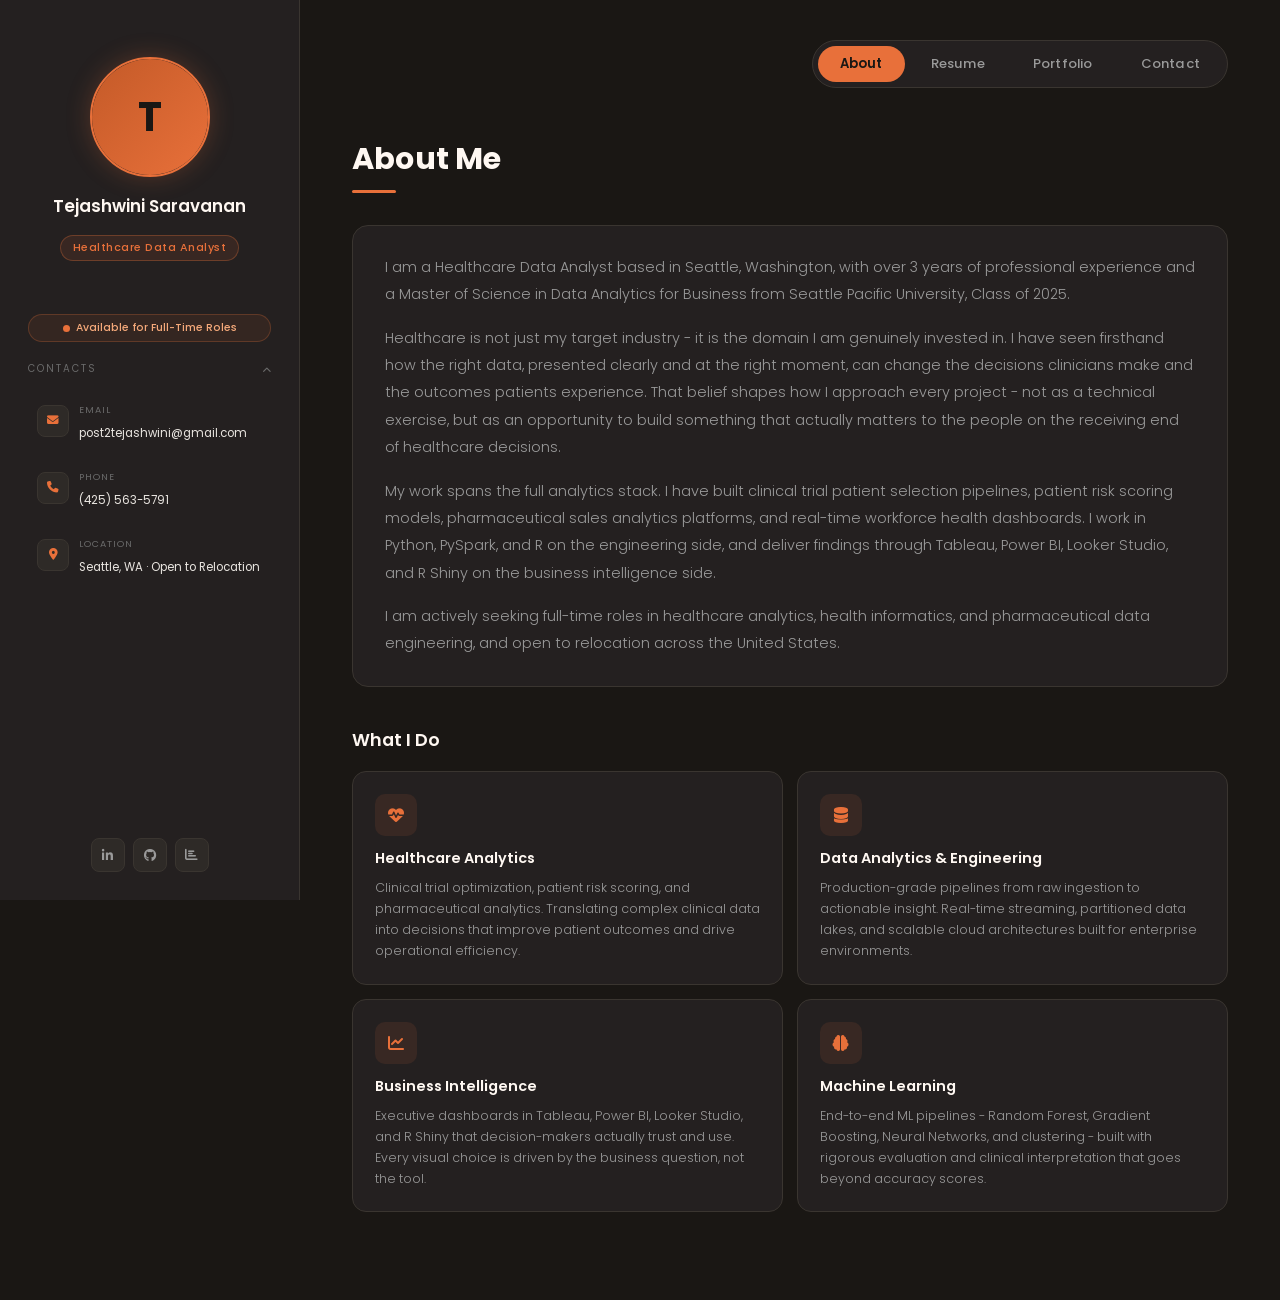
==== commit 4533bb37: "Add files via upload" ====
--- a/index.html
+++ b/index.html
@@ -15,11 +15,11 @@
     --accent: #e8703a;
     --accent2: #c45a28;
     --accent3: #f5a97a;
-    --text: #f0ebe4;
-    --text2: #a89880;
-    --text3: #6a5a48;
+    --text: #e8e4df;
+    --text2: #9a9a9a;
+    --text3: #6a6a6a;
     --white: #fff8f2;
-    --sidebar-width: 285px;
+    --sidebar-width: 300px;
   }
 
   * { margin: 0; padding: 0; box-sizing: border-box; }
@@ -45,7 +45,7 @@
     display: flex;
     flex-direction: column;
     align-items: center;
-    padding: 36px 22px 28px;
+    padding: 36px 28px 28px;
     z-index: 100;
     overflow-y: auto;
   }
@@ -88,11 +88,12 @@
 
   .sidebar-name {
     font-family: 'Poppins', sans-serif;
-    font-size: 1.15rem;
+    font-size: 1.05rem;
     font-weight: 600;
     color: var(--white);
     text-align: center;
     margin-bottom: 8px;
+    white-space: nowrap;
   }
 
   .sidebar-title {
@@ -154,6 +155,17 @@
     display: flex;
     align-items: flex-start;
     gap: 10px;
+    padding: 6px 8px;
+    border-radius: 8px;
+    border: 1px solid transparent;
+    transition: all 0.3s;
+    cursor: default;
+  }
+
+  .contact-item:hover {
+    border-color: var(--accent);
+    background: rgba(232,112,58,0.05);
+    box-shadow: 0 0 12px rgba(232,112,58,0.1);
   }
 
   .contact-icon {
@@ -318,7 +330,7 @@
     border: 1px solid var(--border);
     border-radius: 16px;
     padding: 28px 32px;
-    max-width: 740px;
+    max-width: 100%;
     margin-bottom: 40px;
     transition: all 0.4s;
     cursor: default;
@@ -333,13 +345,12 @@
   .about-bio {
     font-size: 0.9rem;
     line-height: 1.9;
-    color: var(--text2);
+    color: #9a9a9a;
     font-weight: 300;
   }
 
   .about-bio p { margin-bottom: 16px; }
   .about-bio p:last-child { margin-bottom: 0; }
-  .about-bio strong { color: var(--accent3); font-weight: 500; }
 
   .what-i-do-title {
     font-family: 'Poppins', sans-serif;
@@ -415,18 +426,54 @@
 
   .timeline-item {
     position: relative;
-    padding-left: 20px;
-    margin-bottom: 22px;
-    border-left: 1px solid var(--border);
+    padding: 12px 16px 12px 24px;
+    margin-bottom: 14px;
+    border-left: 2px solid var(--border);
+    border-radius: 0 10px 10px 0;
+    border-top: 1px solid transparent;
+    border-right: 1px solid transparent;
+    border-bottom: 1px solid transparent;
+    transition: all 0.3s;
+    cursor: default;
   }
 
   .timeline-item::before {
     content: '';
     position: absolute;
-    left: -5px; top: 7px;
-    width: 9px; height: 9px;
+    left: -6px; top: 18px;
+    width: 10px; height: 10px;
     border-radius: 50%;
     background: var(--accent);
+  }
+
+  .timeline-item:hover {
+    border-color: var(--accent);
+    background: rgba(232,112,58,0.04);
+    box-shadow: 0 0 16px rgba(232,112,58,0.1);
+  }
+
+  .timeline-header {
+    display: flex;
+    justify-content: space-between;
+    align-items: flex-start;
+    gap: 16px;
+  }
+
+  .timeline-date-right {
+    font-size: 0.68rem;
+    color: var(--accent);
+    font-family: 'JetBrains Mono', monospace;
+    white-space: nowrap;
+    flex-shrink: 0;
+    margin-top: 4px;
+  }
+
+  .timeline-coursework {
+    font-size: 0.73rem;
+    color: #6a6a6a;
+    line-height: 1.65;
+    margin-top: 8px;
+    font-weight: 300;
   }
 
   .timeline-title {
@@ -456,6 +503,14 @@
     border: 1px solid var(--border);
     border-radius: 12px;
     padding: 16px 20px;
+    transition: all 0.3s;
+    cursor: default;
+  }
+
+  .skill-group:hover {
+    border-color: var(--accent);
+    background: rgba(232,112,58,0.04);
+    box-shadow: 0 0 16px rgba(232,112,58,0.1);
   }
 
   .skill-group-label {
@@ -476,6 +531,52 @@
     font-size: 0.74rem;
     color: var(--accent3);
     font-weight: 400;
+    transition: all 0.2s;
+  }
+
+  .skill-tag:hover {
+    background: rgba(232,112,58,0.18);
+    border-color: var(--accent);
+    color: var(--white);
+  }
+
+  .cert-link {
+    font-size: 0.74rem;
+    color: var(--accent);
+    text-decoration: none;
+    display: flex;
+    align-items: center;
+    gap: 5px;
+    white-space: nowrap;
+    flex-shrink: 0;
+    margin-top: 4px;
+    font-weight: 500;
+    transition: opacity 0.2s;
+  }
+
+  .cert-link:hover { opacity: 0.7; }
+
+  .contact-tagline {
+    font-size: 0.88rem;
+    color: #6a6a6a;
+    line-height: 1.75;
+    font-weight: 300;
+    max-width: 680px;
+    margin-bottom: 32px;
+  }
+
+  .contact-availability {
+    display: flex;
+    align-items: center;
+    gap: 8px;
+    background: rgba(232,112,58,0.08);
+    border: 1px solid rgba(232,112,58,0.22);
+    border-radius: 10px;
+    padding: 12px 16px;
+    font-size: 0.78rem;
+    color: var(--accent3);
+    font-weight: 400;
+    margin-top: 4px;
   }
 
   /* PORTFOLIO */
@@ -772,10 +873,10 @@
 
     <div class="about-bio-box">
       <div class="about-bio">
-        <p>I am a <strong>Healthcare Data Analyst</strong> based in Seattle, Washington, with over <strong>3 years of professional experience</strong> and a <strong>Master of Science in Data Analytics from Seattle Pacific University, Class of 2025.</strong></p>
+        <p>I am a Healthcare Data Analyst based in Seattle, Washington, with over 3 years of professional experience and a Master of Science in Data Analytics for Business from Seattle Pacific University, Class of 2025.</p>
         <p>Healthcare is not just my target industry - it is the domain I am genuinely invested in. I have seen firsthand how the right data, presented clearly and at the right moment, can change the decisions clinicians make and the outcomes patients experience. That belief shapes how I approach every project - not as a technical exercise, but as an opportunity to build something that actually matters to the people on the receiving end of healthcare decisions.</p>
-        <p>Technically, I work across the full analytics stack. I build machine learning pipelines in <strong>Python and PySpark</strong>, design <strong>HIPAA-compliant cloud architectures on Google Cloud Platform</strong>, and deliver executive-facing dashboards in <strong>Tableau, Power BI, Looker Studio, and R Shiny</strong>. I understand both the engineering side - scalable pipelines, partitioned data lakes, real-time streaming - and the domain side - clinical trial design, patient risk stratification, EHR integration, and regulatory compliance.</p>
-        <p>I am actively seeking full-time roles in <strong>healthcare analytics, health informatics, and pharmaceutical data engineering</strong>, and open to relocation across the United States.</p>
+        <p>My work spans the full analytics stack. I have built clinical trial patient selection pipelines, patient risk scoring models, pharmaceutical sales analytics platforms, and real-time workforce health dashboards. I work in Python, PySpark, and R on the engineering side, and deliver findings through Tableau, Power BI, Looker Studio, and R Shiny on the business intelligence side.</p>
+        <p>I am actively seeking full-time roles in healthcare analytics, health informatics, and pharmaceutical data engineering, and open to relocation across the United States.</p>
       </div>
     </div>
 
@@ -784,22 +885,22 @@
       <div class="what-card">
         <div class="what-card-icon"><i class="fas fa-heartbeat"></i></div>
         <h4>Healthcare Analytics</h4>
-        <p>Clinical trial patient selection, patient risk scoring, EHR data integration, and HIPAA-compliant cloud architecture. Experienced in working with sensitive medical datasets under regulatory constraints, designing pipelines that are both technically sound and clinically meaningful.</p>
+        <p>Clinical trial optimization, patient risk scoring, and pharmaceutical analytics. Translating complex clinical data into decisions that improve patient outcomes and drive operational efficiency.</p>
       </div>
       <div class="what-card">
         <div class="what-card-icon"><i class="fas fa-database"></i></div>
         <h4>Data Analytics & Engineering</h4>
-        <p>End-to-end data pipelines from raw ingestion to analytical output. Real-time streaming with Apache Spark Structured Streaming, watermarking, windowed aggregations, and partitioned Parquet data lakes. Scalable architectures built for production environments, not just classrooms.</p>
+        <p>Production-grade pipelines from raw ingestion to actionable insight. Real-time streaming, partitioned data lakes, and scalable cloud architectures built for enterprise environments.</p>
       </div>
       <div class="what-card">
         <div class="what-card-icon"><i class="fas fa-chart-line"></i></div>
         <h4>Business Intelligence</h4>
-        <p>Interactive dashboards in Tableau, Power BI, Looker Studio, R Shiny, and Flourish. Star Schema relational modeling, advanced DAX measures, and KPI design tailored for executive and clinical audiences. Visualization choices driven by the analytical question, not the tool.</p>
+        <p>Executive dashboards in Tableau, Power BI, Looker Studio, and R Shiny that decision-makers actually trust and use. Every visual choice is driven by the business question, not the tool.</p>
       </div>
       <div class="what-card">
         <div class="what-card-icon"><i class="fas fa-brain"></i></div>
         <h4>Machine Learning</h4>
-        <p>Supervised and unsupervised learning pipelines using scikit-learn, PySpark MLlib, Orange Data Mining, and RapidMiner. Random Forest, Gradient Boosting, K-Means Clustering, FP-Growth association rule mining, and Neural Networks - with honest, rigorous model evaluation and clinical interpretation of results.</p>
+        <p>End-to-end ML pipelines - Random Forest, Gradient Boosting, Neural Networks, and clustering - built with rigorous evaluation and clinical interpretation that goes beyond accuracy scores.</p>
       </div>
     </div>
   </section>
@@ -811,34 +912,85 @@
 
     <div class="resume-section">
       <div class="resume-section-title"><i class="fas fa-graduation-cap"></i> Education</div>
+
       <div class="timeline-item">
-        <div class="timeline-title">Seattle Pacific University</div>
-        <div class="timeline-subtitle">Master of Science in Data Analytics — School of Business, Government and Economics</div>
-        <div class="timeline-date">Sep 2023 — Aug 2025</div>
+        <div class="timeline-header">
+          <div>
+            <div class="timeline-title">Seattle Pacific University</div>
+            <div class="timeline-subtitle">Master of Science in Data Analytics for Business</div>
+            <div class="timeline-subtitle" style="font-size:0.72rem;margin-top:2px;">School of Business, Government and Economics</div>
+            <div class="timeline-coursework">Relevant Coursework: Business Intelligence & Dashboard Design · Advanced Data Visualization · Big Data & Cloud Computing · Predictive Modeling · Database Systems (SQL) · Business Analytics · Management of Information Systems</div>
+          </div>
+          <div class="timeline-date-right">Sep 2023 — Aug 2025</div>
+        </div>
+      </div>
+
+      <div class="timeline-item">
+        <div class="timeline-header">
+          <div>
+            <div class="timeline-title">SRM Institute of Science and Technology</div>
+            <div class="timeline-subtitle">Bachelor of Science in Interior Design</div>
+            <div class="timeline-subtitle" style="font-size:0.72rem;margin-top:2px;">Chennai, India</div>
+          </div>
+          <div class="timeline-date-right">Jun 2018 — May 2022</div>
+        </div>
       </div>
     </div>
 
     <div class="resume-section">
       <div class="resume-section-title"><i class="fas fa-briefcase"></i> Experience</div>
+
       <div class="timeline-item">
-        <div class="timeline-title">Data Analyst</div>
-        <div class="timeline-subtitle">Community Dreams Foundation — Seattle, WA</div>
-        <div class="timeline-date">Nov 2025 — Present</div>
-      </div>
+        <div class="timeline-header">
+          <div>
+            <div class="timeline-title">Data Analyst</div>
+            <div class="timeline-subtitle">Community Dreams Foundation — Seattle, WA</div>
+          </div>
+          <div class="timeline-date-right">Nov 2025 — Present</div>
+        </div>
+      </div>
+
       <div class="timeline-item">
-        <div class="timeline-title">Healthcare Analyst Intern</div>
-        <div class="timeline-subtitle">American Red Cross, Northwest Region — Everett, WA</div>
-        <div class="timeline-date">Jul 2025 — Oct 2025</div>
-      </div>
+        <div class="timeline-header">
+          <div>
+            <div class="timeline-title">Data Analyst - Disaster Workforce Engagement</div>
+            <div class="timeline-subtitle">American Red Cross, Northwest Region — Everett, WA</div>
+          </div>
+          <div class="timeline-date-right">Aug 2025 — Oct 2025</div>
+        </div>
+      </div>
+
       <div class="timeline-item">
-        <div class="timeline-title">Graduate Assistant</div>
-        <div class="timeline-subtitle">Seattle Pacific University, Operated by Sodexo — Seattle, WA</div>
-        <div class="timeline-date">Oct 2023 — Jun 2025</div>
-      </div>
+        <div class="timeline-header">
+          <div>
+            <div class="timeline-title">Graduate Assistant</div>
+            <div class="timeline-subtitle">Seattle Pacific University, Operated by Sodexo — Seattle, WA</div>
+          </div>
+          <div class="timeline-date-right">Oct 2023 — Jun 2025</div>
+        </div>
+      </div>
+
       <div class="timeline-item">
-        <div class="timeline-title">Healthcare Data Analyst</div>
-        <div class="timeline-subtitle">Bharath Home Medicare Pvt Ltd — Chennai, India</div>
-        <div class="timeline-date">May 2022 — Aug 2023</div>
+        <div class="timeline-header">
+          <div>
+            <div class="timeline-title">Healthcare Data Analyst</div>
+            <div class="timeline-subtitle">Bharath Home Medicare Pvt Ltd — Chennai, India</div>
+          </div>
+          <div class="timeline-date-right">May 2022 — Aug 2023</div>
+        </div>
+      </div>
+    </div>
+
+    <div class="resume-section">
+      <div class="resume-section-title"><i class="fas fa-certificate"></i> Certifications</div>
+      <div class="timeline-item">
+        <div class="timeline-header">
+          <div>
+            <div class="timeline-title">Microsoft Office Specialist: Excel Associate (Office 2019)</div>
+            <div class="timeline-subtitle">Score: 925 · Microsoft</div>
+          </div>
+          <a href="https://www.linkedin.com/in/tejashwinisaravanan/details/certifications/" target="_blank" class="cert-link"><i class="fas fa-external-link-alt"></i> View Certificate</a>
+        </div>
       </div>
     </div>
 
@@ -846,33 +998,39 @@
       <div class="resume-section-title"><i class="fas fa-tools"></i> Skills</div>
       <div class="skills-grid">
         <div class="skill-group">
+          <div class="skill-group-label">BI & Visualization</div>
+          <div class="skill-tags">
+            <span class="skill-tag">Tableau</span><span class="skill-tag">Power BI</span><span class="skill-tag">Looker Studio</span><span class="skill-tag">R Shiny</span><span class="skill-tag">Flourish Studio</span><span class="skill-tag">Plotly Dash</span>
+          </div>
+        </div>
+        <div class="skill-group">
+          <div class="skill-group-label">Healthcare & Clinical Analytics</div>
+          <div class="skill-tags">
+            <span class="skill-tag">Clinical Trial Analytics</span><span class="skill-tag">Patient Risk Scoring</span><span class="skill-tag">EHR Integration</span><span class="skill-tag">Population Health</span><span class="skill-tag">Pharmaceutical Analytics</span><span class="skill-tag">HR Health Analytics</span>
+          </div>
+        </div>
+        <div class="skill-group">
           <div class="skill-group-label">Languages & Libraries</div>
           <div class="skill-tags">
-            <span class="skill-tag">Python</span><span class="skill-tag">R</span><span class="skill-tag">SQL</span><span class="skill-tag">DAX</span><span class="skill-tag">Pandas</span><span class="skill-tag">NumPy</span><span class="skill-tag">Scikit-Learn</span><span class="skill-tag">ggplot2</span>
+            <span class="skill-tag">Python</span><span class="skill-tag">R</span><span class="skill-tag">SQL</span><span class="skill-tag">DAX</span><span class="skill-tag">Pandas</span><span class="skill-tag">Scikit-Learn</span><span class="skill-tag">ggplot2</span>
           </div>
         </div>
         <div class="skill-group">
           <div class="skill-group-label">Big Data & Cloud</div>
           <div class="skill-tags">
-            <span class="skill-tag">Apache Spark</span><span class="skill-tag">PySpark</span><span class="skill-tag">Google Cloud Platform</span><span class="skill-tag">BigQuery</span><span class="skill-tag">Vertex AI</span><span class="skill-tag">Cloud Healthcare API</span><span class="skill-tag">Parquet</span>
+            <span class="skill-tag">Apache Spark</span><span class="skill-tag">PySpark</span><span class="skill-tag">Google Cloud Platform</span><span class="skill-tag">BigQuery</span><span class="skill-tag">Vertex AI</span><span class="skill-tag">Parquet</span>
           </div>
         </div>
         <div class="skill-group">
-          <div class="skill-group-label">BI & Visualization</div>
+          <div class="skill-group-label">Machine Learning</div>
           <div class="skill-tags">
-            <span class="skill-tag">Tableau</span><span class="skill-tag">Power BI</span><span class="skill-tag">Looker Studio</span><span class="skill-tag">R Shiny</span><span class="skill-tag">Flourish Studio</span><span class="skill-tag">Plotly Dash</span>
+            <span class="skill-tag">Random Forest</span><span class="skill-tag">Gradient Boosting</span><span class="skill-tag">Neural Networks</span><span class="skill-tag">K-Means Clustering</span><span class="skill-tag">FP-Growth</span><span class="skill-tag">Decision Tree</span>
           </div>
         </div>
         <div class="skill-group">
-          <div class="skill-group-label">Machine Learning & Analytics</div>
+          <div class="skill-group-label">Tools & Platforms</div>
           <div class="skill-tags">
-            <span class="skill-tag">Random Forest</span><span class="skill-tag">Gradient Boosting</span><span class="skill-tag">K-Means</span><span class="skill-tag">FP-Growth</span><span class="skill-tag">Neural Networks</span><span class="skill-tag">Linear Regression</span><span class="skill-tag">RapidMiner</span><span class="skill-tag">Orange Data Mining</span>
-          </div>
-        </div>
-        <div class="skill-group">
-          <div class="skill-group-label">Healthcare Domain</div>
-          <div class="skill-tags">
-            <span class="skill-tag">HIPAA Compliance</span><span class="skill-tag">FHIR</span><span class="skill-tag">EHR Integration</span><span class="skill-tag">Clinical Trial Analytics</span><span class="skill-tag">Patient Risk Scoring</span><span class="skill-tag">Population Health</span>
+            <span class="skill-tag">RapidMiner</span><span class="skill-tag">Orange Data Mining</span><span class="skill-tag">Jupyter Notebook</span><span class="skill-tag">Google Colab</span><span class="skill-tag">Microsoft Excel</span><span class="skill-tag">GitHub</span>
           </div>
         </div>
       </div>
@@ -891,8 +1049,30 @@
       <button class="filter-btn" onclick="filterProjects('bi', this)">Business Intelligence</button>
     </div>
     <div class="projects-grid">
+
+      <!-- 1. Clinical Trial -->
       <div class="project-card" data-category="healthcare ml">
-        <div class="project-thumb" style="background:linear-gradient(135deg,#0d4a3a,#0d9488)"><i class="fas fa-hospital" style="color:#99f6e4;font-size:2rem"></i></div>
+        <div class="project-thumb">
+          <svg viewBox="0 0 400 200" xmlns="http://www.w3.org/2000/svg" style="width:100%;height:100%">
+            <defs>
+              <radialGradient id="g1" cx="50%" cy="50%" r="70%"><stop offset="0%" stop-color="#b91c1c"/><stop offset="60%" stop-color="#450a0a"/><stop offset="100%" stop-color="#0a0303"/></radialGradient>
+              <filter id="f1"><feGaussianBlur stdDeviation="3" result="b"/><feMerge><feMergeNode in="b"/><feMergeNode in="SourceGraphic"/></feMerge></filter>
+            </defs>
+            <rect width="400" height="200" fill="url(#g1)"/>
+            <circle cx="200" cy="95" r="70" fill="none" stroke="#ef4444" stroke-width="0.5" opacity="0.25"/>
+            <circle cx="200" cy="95" r="50" fill="none" stroke="#f97316" stroke-width="0.5" opacity="0.35"/>
+            <circle cx="200" cy="95" r="30" fill="rgba(239,68,68,0.12)" stroke="#ef4444" stroke-width="1.5" filter="url(#f1)"/>
+            <line x1="200" y1="22" x2="200" y2="168" stroke="#ef4444" stroke-width="2.5" opacity="0.95" filter="url(#f1)"/>
+            <line x1="127" y1="95" x2="273" y2="95" stroke="#ef4444" stroke-width="2.5" opacity="0.95" filter="url(#f1)"/>
+            <circle cx="200" cy="95" r="9" fill="#ef4444" filter="url(#f1)"/>
+            <circle cx="118" cy="52" r="5" fill="#f97316" opacity="0.9" filter="url(#f1)"/>
+            <circle cx="282" cy="52" r="4" fill="#f97316" opacity="0.7"/>
+            <circle cx="98" cy="135" r="4" fill="#ef4444" opacity="0.6"/>
+            <circle cx="312" cy="132" r="5" fill="#ef4444" opacity="0.8" filter="url(#f1)"/>
+            <path d="M 118 52 L 158 73 L 200 95 L 242 117 L 282 138" stroke="#f97316" stroke-width="1.5" fill="none" opacity="0.5"/>
+            <text x="200" y="188" text-anchor="middle" fill="#f97316" font-size="8" opacity="0.8" font-family="monospace" letter-spacing="2">CLINICAL · PATIENT RISK · ML</text>
+          </svg>
+        </div>
         <div class="project-body">
           <div class="project-category">Healthcare · Machine Learning</div>
           <div class="project-name">Clinical Trial Patient Selection & Admission Type Prediction</div>
@@ -903,20 +1083,65 @@
           </div>
         </div>
       </div>
+
+      <!-- 2. GCP Healthcare -->
       <div class="project-card" data-category="healthcare ml">
-        <div class="project-thumb" style="background:linear-gradient(135deg,#1a3a4a,#0d6e8a)"><i class="fas fa-cloud" style="color:#7dd3fc;font-size:2rem"></i></div>
+        <div class="project-thumb">
+          <svg viewBox="0 0 400 200" xmlns="http://www.w3.org/2000/svg" style="width:100%;height:100%">
+            <defs>
+              <radialGradient id="g2" cx="50%" cy="40%" r="70%"><stop offset="0%" stop-color="#9a3412"/><stop offset="60%" stop-color="#3a0e06"/><stop offset="100%" stop-color="#060200"/></radialGradient>
+              <filter id="f2"><feGaussianBlur stdDeviation="2.5" result="b"/><feMerge><feMergeNode in="b"/><feMergeNode in="SourceGraphic"/></feMerge></filter>
+            </defs>
+            <rect width="400" height="200" fill="url(#g2)"/>
+            <ellipse cx="200" cy="78" rx="85" ry="26" fill="none" stroke="#f97316" stroke-width="2" opacity="0.7" filter="url(#f2)"/>
+            <line x1="140" y1="78" x2="95" y2="143" stroke="#ef4444" stroke-width="1.5" opacity="0.6"/>
+            <line x1="200" y1="104" x2="200" y2="153" stroke="#ef4444" stroke-width="1.5" opacity="0.6"/>
+            <line x1="260" y1="78" x2="305" y2="143" stroke="#ef4444" stroke-width="1.5" opacity="0.6"/>
+            <rect x="65" y="143" width="62" height="32" rx="7" fill="rgba(239,68,68,0.18)" stroke="#ef4444" stroke-width="1.5" filter="url(#f2)"/>
+            <rect x="169" y="153" width="62" height="32" rx="7" fill="rgba(249,115,22,0.18)" stroke="#f97316" stroke-width="1.5" filter="url(#f2)"/>
+            <rect x="273" y="143" width="62" height="32" rx="7" fill="rgba(239,68,68,0.18)" stroke="#ef4444" stroke-width="1.5" filter="url(#f2)"/>
+            <text x="96" y="163" text-anchor="middle" fill="#fca5a5" font-size="8" font-family="monospace" font-weight="bold">BigQuery</text>
+            <text x="200" y="173" text-anchor="middle" fill="#fca5a5" font-size="8" font-family="monospace" font-weight="bold">Vertex AI</text>
+            <text x="304" y="163" text-anchor="middle" fill="#fca5a5" font-size="8" font-family="monospace" font-weight="bold">GCP</text>
+            <circle cx="200" cy="78" r="12" fill="#f97316" opacity="0.95" filter="url(#f2)"/>
+            <text x="200" y="82" text-anchor="middle" fill="#fff" font-size="9" font-family="monospace" font-weight="bold">ML</text>
+            <text x="200" y="188" text-anchor="middle" fill="#f97316" font-size="8" opacity="0.8" font-family="monospace" letter-spacing="2">CLOUD · PYSPARK · GCP · HIPAA</text>
+          </svg>
+        </div>
         <div class="project-body">
           <div class="project-category">Healthcare · Cloud · ML</div>
           <div class="project-name">Scalable Health Data Solutions: PySpark ML & GCP Strategy</div>
-          <div class="project-tags"><span class="project-tag">PySpark</span><span class="project-tag">GCP</span><span class="project-tag">BigQuery</span><span class="project-tag">Vertex AI</span><span class="project-tag">HIPAA</span></div>
+          <div class="project-tags"><span class="project-tag">PySpark</span><span class="project-tag">GCP</span><span class="project-tag">BigQuery</span><span class="project-tag">Vertex AI</span></div>
           <div class="project-links">
             <a href="https://github.com/TejashwiniSaravanan/Healthcare-Analytics-PySpark-ML-GCP-Strategy" target="_blank" class="project-link"><i class="fab fa-github"></i> GitHub</a>
             <a href="https://tejashwinisaravanan.github.io/Healthcare-Analytics-PySpark-ML-GCP-Strategy/" target="_blank" class="project-link"><i class="fas fa-external-link-alt"></i> Live</a>
           </div>
         </div>
       </div>
+
+      <!-- 3. Pharma Power BI -->
       <div class="project-card" data-category="healthcare bi">
-        <div class="project-thumb" style="background:linear-gradient(135deg,#2a1a4a,#6d28d9)"><i class="fas fa-pills" style="color:#c4b5fd;font-size:2rem"></i></div>
+        <div class="project-thumb">
+          <svg viewBox="0 0 400 200" xmlns="http://www.w3.org/2000/svg" style="width:100%;height:100%">
+            <defs>
+              <radialGradient id="g3" cx="30%" cy="65%" r="80%"><stop offset="0%" stop-color="#7c2d12"/><stop offset="60%" stop-color="#2d0e06"/><stop offset="100%" stop-color="#050101"/></radialGradient>
+              <filter id="f3"><feGaussianBlur stdDeviation="3" result="b"/><feMerge><feMergeNode in="b"/><feMergeNode in="SourceGraphic"/></feMerge></filter>
+            </defs>
+            <rect width="400" height="200" fill="url(#g3)"/>
+            <rect x="30" y="128" width="26" height="47" rx="3" fill="#b91c1c" opacity="0.9" filter="url(#f3)"/>
+            <rect x="68" y="103" width="26" height="72" rx="3" fill="#dc2626" opacity="0.85"/>
+            <rect x="106" y="72" width="26" height="103" rx="3" fill="#ef4444" opacity="0.95" filter="url(#f3)"/>
+            <rect x="144" y="88" width="26" height="87" rx="3" fill="#f97316" opacity="0.9" filter="url(#f3)"/>
+            <rect x="182" y="108" width="26" height="67" rx="3" fill="#dc2626" opacity="0.75"/>
+            <rect x="220" y="58" width="26" height="117" rx="3" fill="#ef4444" opacity="0.95" filter="url(#f3)"/>
+            <rect x="258" y="83" width="26" height="92" rx="3" fill="#b91c1c" opacity="0.8"/>
+            <rect x="296" y="98" width="26" height="77" rx="3" fill="#f97316" opacity="0.88"/>
+            <rect x="334" y="73" width="26" height="102" rx="3" fill="#ef4444" opacity="0.9" filter="url(#f3)"/>
+            <path d="M 43 123 L 81 98 L 119 67 L 157 83 L 195 103 L 233 53 L 271 78 L 309 93 L 347 68" stroke="#fbbf24" stroke-width="2.5" fill="none" opacity="0.95" filter="url(#f3)"/>
+            <line x1="20" y1="175" x2="375" y2="175" stroke="#ef4444" stroke-width="0.5" opacity="0.4"/>
+            <text x="200" y="188" text-anchor="middle" fill="#f97316" font-size="8" opacity="0.8" font-family="monospace" letter-spacing="2">PHARMA · POWER BI · DAX · FDA</text>
+          </svg>
+        </div>
         <div class="project-body">
           <div class="project-category">Healthcare · Business Intelligence</div>
           <div class="project-name">Pharmaceutical Sales Analytics & Regulatory Strategy (Power BI)</div>
@@ -927,8 +1152,27 @@
           </div>
         </div>
       </div>
+
+      <!-- 4. Depression Flourish -->
       <div class="project-card" data-category="healthcare bi">
-        <div class="project-thumb" style="background:linear-gradient(135deg,#1a2a3a,#0d4a6a)"><i class="fas fa-brain" style="color:#93c5fd;font-size:2rem"></i></div>
+        <div class="project-thumb">
+          <svg viewBox="0 0 400 200" xmlns="http://www.w3.org/2000/svg" style="width:100%;height:100%">
+            <defs>
+              <radialGradient id="g4" cx="50%" cy="50%" r="70%"><stop offset="0%" stop-color="#7f1d1d"/><stop offset="50%" stop-color="#450a0a"/><stop offset="100%" stop-color="#080202"/></radialGradient>
+              <filter id="f4"><feGaussianBlur stdDeviation="4" result="b"/><feMerge><feMergeNode in="b"/><feMergeNode in="SourceGraphic"/></feMerge></filter>
+            </defs>
+            <rect width="400" height="200" fill="url(#g4)"/>
+            <path d="M 20 155 Q 80 35 140 115 Q 200 195 260 75 Q 320 -25 385 95" stroke="#ef4444" stroke-width="2.5" fill="none" opacity="0.95" filter="url(#f4)"/>
+            <path d="M 20 145 Q 80 55 140 128 Q 200 185 260 92 Q 320 -5 385 108" stroke="#f97316" stroke-width="1.5" fill="none" opacity="0.55"/>
+            <path d="M 20 165 Q 80 95 140 142 Q 200 190 260 118 Q 320 45 385 125" stroke="#b91c1c" stroke-width="1" fill="none" opacity="0.4"/>
+            <circle cx="140" cy="115" r="7" fill="#ef4444" filter="url(#f4)"/>
+            <circle cx="260" cy="75" r="7" fill="#f97316" filter="url(#f4)"/>
+            <circle cx="80" cy="75" r="5" fill="#ef4444" opacity="0.75"/>
+            <circle cx="320" cy="55" r="5" fill="#f97316" opacity="0.7"/>
+            <circle cx="200" cy="140" r="4" fill="#fca5a5" opacity="0.6"/>
+            <text x="200" y="188" text-anchor="middle" fill="#f97316" font-size="8" opacity="0.8" font-family="monospace" letter-spacing="2">MENTAL HEALTH · MOTION VIZ</text>
+          </svg>
+        </div>
         <div class="project-body">
           <div class="project-category">Healthcare · Data Visualization</div>
           <div class="project-name">Analyzing Depression in Students: Motion Visualization with Flourish</div>
@@ -939,8 +1183,26 @@
           </div>
         </div>
       </div>
+
+      <!-- 5. Absenteeism -->
       <div class="project-card" data-category="healthcare ml bi">
-        <div class="project-thumb" style="background:linear-gradient(135deg,#1a2a3a,#1e40af)"><i class="fas fa-user-clock" style="color:#93c5fd;font-size:2rem"></i></div>
+        <div class="project-thumb">
+          <svg viewBox="0 0 400 200" xmlns="http://www.w3.org/2000/svg" style="width:100%;height:100%">
+            <defs>
+              <radialGradient id="g5" cx="50%" cy="50%" r="65%"><stop offset="0%" stop-color="#991b1b"/><stop offset="60%" stop-color="#3b0808"/><stop offset="100%" stop-color="#060101"/></radialGradient>
+              <filter id="f5"><feGaussianBlur stdDeviation="4" result="b"/><feMerge><feMergeNode in="b"/><feMergeNode in="SourceGraphic"/></feMerge></filter>
+            </defs>
+            <rect width="400" height="200" fill="url(#g5)"/>
+            <circle cx="200" cy="95" r="75" fill="none" stroke="#dc2626" stroke-width="0.5" opacity="0.2"/>
+            <path d="M 200 20 A 75 75 0 1 1 124.5 133" stroke="#ef4444" stroke-width="10" fill="none" stroke-linecap="round" opacity="0.95" filter="url(#f5)"/>
+            <path d="M 124.5 133 A 75 75 0 0 1 200 20" stroke="#3b0808" stroke-width="10" fill="none" stroke-linecap="round" opacity="0.6"/>
+            <circle cx="200" cy="95" r="50" fill="none" stroke="#ef4444" stroke-width="0.5" opacity="0.2"/>
+            <circle cx="200" cy="95" r="30" fill="rgba(239,68,68,0.12)" filter="url(#f5)"/>
+            <text x="200" y="88" text-anchor="middle" fill="#fca5a5" font-size="22" font-family="monospace" font-weight="bold" filter="url(#f5)">84%</text>
+            <text x="200" y="107" text-anchor="middle" fill="#f97316" font-size="9" font-family="monospace" letter-spacing="1">ACCURACY</text>
+            <text x="200" y="188" text-anchor="middle" fill="#f97316" font-size="8" opacity="0.8" font-family="monospace" letter-spacing="2">HR HEALTH · RANDOM FOREST</text>
+          </svg>
+        </div>
         <div class="project-body">
           <div class="project-category">Healthcare · ML · Power BI</div>
           <div class="project-name">Absenteeism at Work: Predictive Analytics & Power BI Dashboard</div>
@@ -950,8 +1212,43 @@
           </div>
         </div>
       </div>
+
+      <!-- 6. BeatBlast -->
       <div class="project-card" data-category="engineering">
-        <div class="project-thumb" style="background:linear-gradient(135deg,#1a2a1a,#166534)"><i class="fas fa-bolt" style="color:#86efac;font-size:2rem"></i></div>
+        <div class="project-thumb">
+          <svg viewBox="0 0 400 200" xmlns="http://www.w3.org/2000/svg" style="width:100%;height:100%">
+            <defs>
+              <radialGradient id="g6" cx="50%" cy="50%" r="70%"><stop offset="0%" stop-color="#7c2d12"/><stop offset="60%" stop-color="#2d0e06"/><stop offset="100%" stop-color="#050101"/></radialGradient>
+              <filter id="f6"><feGaussianBlur stdDeviation="2" result="b"/><feMerge><feMergeNode in="b"/><feMergeNode in="SourceGraphic"/></feMerge></filter>
+            </defs>
+            <rect width="400" height="200" fill="url(#g6)"/>
+            <rect x="18" y="82" width="9" height="36" rx="2" fill="#ef4444" opacity="0.85"/>
+            <rect x="33" y="58" width="9" height="84" rx="2" fill="#dc2626" opacity="0.8" filter="url(#f6)"/>
+            <rect x="48" y="42" width="9" height="116" rx="2" fill="#ef4444" opacity="0.9" filter="url(#f6)"/>
+            <rect x="63" y="65" width="9" height="70" rx="2" fill="#f97316" opacity="0.75"/>
+            <rect x="78" y="32" width="9" height="136" rx="2" fill="#ef4444" opacity="0.95" filter="url(#f6)"/>
+            <rect x="93" y="72" width="9" height="56" rx="2" fill="#dc2626" opacity="0.65"/>
+            <rect x="108" y="48" width="9" height="104" rx="2" fill="#ef4444" opacity="0.85"/>
+            <rect x="123" y="35" width="9" height="130" rx="2" fill="#f97316" opacity="0.9" filter="url(#f6)"/>
+            <rect x="138" y="70" width="9" height="60" rx="2" fill="#ef4444" opacity="0.7"/>
+            <rect x="153" y="25" width="9" height="150" rx="2" fill="#fbbf24" opacity="0.95" filter="url(#f6)"/>
+            <rect x="168" y="60" width="9" height="80" rx="2" fill="#ef4444" opacity="0.8"/>
+            <rect x="183" y="78" width="9" height="44" rx="2" fill="#dc2626" opacity="0.6"/>
+            <rect x="198" y="45" width="9" height="110" rx="2" fill="#ef4444" opacity="0.9"/>
+            <rect x="213" y="62" width="9" height="76" rx="2" fill="#f97316" opacity="0.75"/>
+            <rect x="228" y="38" width="9" height="124" rx="2" fill="#ef4444" opacity="0.95" filter="url(#f6)"/>
+            <rect x="243" y="75" width="9" height="50" rx="2" fill="#dc2626" opacity="0.65"/>
+            <rect x="258" y="52" width="9" height="96" rx="2" fill="#ef4444" opacity="0.8"/>
+            <rect x="273" y="85" width="9" height="30" rx="2" fill="#f97316" opacity="0.5"/>
+            <rect x="288" y="65" width="9" height="70" rx="2" fill="#ef4444" opacity="0.75"/>
+            <rect x="303" y="78" width="9" height="44" rx="2" fill="#dc2626" opacity="0.6"/>
+            <rect x="318" y="55" width="9" height="90" rx="2" fill="#ef4444" opacity="0.85" filter="url(#f6)"/>
+            <rect x="333" y="70" width="9" height="60" rx="2" fill="#f97316" opacity="0.7"/>
+            <rect x="348" y="82" width="9" height="36" rx="2" fill="#ef4444" opacity="0.6"/>
+            <rect x="363" y="90" width="9" height="20" rx="2" fill="#dc2626" opacity="0.5"/>
+            <text x="200" y="188" text-anchor="middle" fill="#f97316" font-size="8" opacity="0.8" font-family="monospace" letter-spacing="2">REAL-TIME STREAMING · PYSPARK</text>
+          </svg>
+        </div>
         <div class="project-body">
           <div class="project-category">Data Engineering · Streaming</div>
           <div class="project-name">BeatBlast: Real-Time Streaming Pipeline with PySpark</div>
@@ -962,8 +1259,66 @@
           </div>
         </div>
       </div>
+
+      <!-- 7. Global Affordability -->
+      <div class="project-card" data-category="ml bi">
+        <div class="project-thumb">
+          <svg viewBox="0 0 400 200" xmlns="http://www.w3.org/2000/svg" style="width:100%;height:100%">
+            <defs>
+              <radialGradient id="g7" cx="50%" cy="50%" r="65%"><stop offset="0%" stop-color="#9a3412"/><stop offset="60%" stop-color="#3a0e06"/><stop offset="100%" stop-color="#050100"/></radialGradient>
+              <radialGradient id="g7b" cx="50%" cy="50%" r="50%"><stop offset="0%" stop-color="#f97316" stop-opacity="0.25"/><stop offset="100%" stop-color="transparent"/></radialGradient>
+              <filter id="f7"><feGaussianBlur stdDeviation="3" result="b"/><feMerge><feMergeNode in="b"/><feMergeNode in="SourceGraphic"/></feMerge></filter>
+            </defs>
+            <rect width="400" height="200" fill="url(#g7)"/>
+            <ellipse cx="200" cy="100" rx="135" ry="78" fill="url(#g7b)"/>
+            <ellipse cx="200" cy="100" rx="135" ry="78" fill="none" stroke="#f97316" stroke-width="1.5" opacity="0.55"/>
+            <ellipse cx="200" cy="100" rx="135" ry="33" fill="none" stroke="#ef4444" stroke-width="0.5" opacity="0.25"/>
+            <line x1="65" y1="100" x2="335" y2="100" stroke="#f97316" stroke-width="0.5" opacity="0.25"/>
+            <line x1="200" y1="22" x2="200" y2="178" stroke="#f97316" stroke-width="0.5" opacity="0.25"/>
+            <circle cx="118" cy="73" r="8" fill="#ef4444" opacity="0.95" filter="url(#f7)"/>
+            <circle cx="168" cy="55" r="6" fill="#f97316" opacity="0.85"/>
+            <circle cx="242" cy="83" r="11" fill="#b91c1c" opacity="0.9" filter="url(#f7)"/>
+            <circle cx="298" cy="108" r="7" fill="#ef4444" opacity="0.75"/>
+            <circle cx="153" cy="128" r="9" fill="#f97316" opacity="0.88" filter="url(#f7)"/>
+            <circle cx="222" cy="140" r="6" fill="#fca5a5" opacity="0.65"/>
+            <circle cx="88" cy="120" r="7" fill="#ef4444" opacity="0.65"/>
+            <circle cx="312" cy="70" r="6" fill="#f97316" opacity="0.75"/>
+            <circle cx="258" cy="122" r="5" fill="#ef4444" opacity="0.55"/>
+            <circle cx="178" cy="145" r="4" fill="#fca5a5" opacity="0.5"/>
+            <text x="200" y="188" text-anchor="middle" fill="#f97316" font-size="8" opacity="0.8" font-family="monospace" letter-spacing="2">3700+ CITIES · R²=0.975</text>
+          </svg>
+        </div>
+        <div class="project-body">
+          <div class="project-category">Machine Learning · Tableau</div>
+          <div class="project-name">Global Affordability Dashboard: Cost of Living Analysis</div>
+          <div class="project-tags"><span class="project-tag">Random Forest R²=0.975</span><span class="project-tag">K-Means</span><span class="project-tag">Tableau</span><span class="project-tag">Python</span></div>
+          <div class="project-links">
+            <a href="https://github.com/TejashwiniSaravanan/global-affordability-dashboard-tableau-ml" target="_blank" class="project-link"><i class="fab fa-github"></i> GitHub</a>
+            <a href="https://tejashwinisaravanan.github.io/global-affordability-dashboard-tableau-ml/" target="_blank" class="project-link"><i class="fas fa-external-link-alt"></i> Live</a>
+          </div>
+        </div>
+      </div>
+
+      <!-- 8. Spotify PySpark -->
       <div class="project-card" data-category="engineering ml">
-        <div class="project-thumb" style="background:linear-gradient(135deg,#1a1a2a,#1e3a5f)"><i class="fas fa-music" style="color:#93c5fd;font-size:2rem"></i></div>
+        <div class="project-thumb">
+          <svg viewBox="0 0 400 200" xmlns="http://www.w3.org/2000/svg" style="width:100%;height:100%">
+            <defs>
+              <radialGradient id="g8" cx="50%" cy="50%" r="65%"><stop offset="0%" stop-color="#7c2d12"/><stop offset="60%" stop-color="#2d0e06"/><stop offset="100%" stop-color="#050101"/></radialGradient>
+              <filter id="f8"><feGaussianBlur stdDeviation="3" result="b"/><feMerge><feMergeNode in="b"/><feMergeNode in="SourceGraphic"/></feMerge></filter>
+            </defs>
+            <rect width="400" height="200" fill="url(#g8)"/>
+            <circle cx="200" cy="95" r="72" fill="none" stroke="#f97316" stroke-width="0.8" opacity="0.3"/>
+            <circle cx="200" cy="95" r="55" fill="none" stroke="#ef4444" stroke-width="1.5" opacity="0.5" filter="url(#f8)"/>
+            <circle cx="200" cy="95" r="38" fill="none" stroke="#f97316" stroke-width="0.8" opacity="0.35"/>
+            <circle cx="200" cy="95" r="22" fill="rgba(239,68,68,0.18)" stroke="#ef4444" stroke-width="2" filter="url(#f8)"/>
+            <path d="M 148 68 Q 200 48 252 68" stroke="#f97316" stroke-width="2" fill="none" opacity="0.85" filter="url(#f8)"/>
+            <path d="M 135 95 Q 200 68 265 95" stroke="#ef4444" stroke-width="1.5" fill="none" opacity="0.65"/>
+            <path d="M 143 122 Q 200 105 257 122" stroke="#f97316" stroke-width="1.5" fill="none" opacity="0.5"/>
+            <circle cx="200" cy="95" r="8" fill="#f97316" filter="url(#f8)"/>
+            <text x="200" y="188" text-anchor="middle" fill="#f97316" font-size="8" opacity="0.8" font-family="monospace" letter-spacing="2">600K+ TRACKS · APACHE SPARK</text>
+          </svg>
+        </div>
         <div class="project-body">
           <div class="project-category">Data Engineering · Big Data</div>
           <div class="project-name">Spotify Big Data Analysis with PySpark (600K+ Tracks)</div>
@@ -974,20 +1329,37 @@
           </div>
         </div>
       </div>
-      <div class="project-card" data-category="ml bi">
-        <div class="project-thumb" style="background:linear-gradient(135deg,#2a1a1a,#7c2d12)"><i class="fas fa-globe" style="color:#fdba74;font-size:2rem"></i></div>
-        <div class="project-body">
-          <div class="project-category">Machine Learning · Tableau</div>
-          <div class="project-name">Global Affordability Dashboard: Cost of Living Analysis</div>
-          <div class="project-tags"><span class="project-tag">Random Forest R²=0.975</span><span class="project-tag">K-Means</span><span class="project-tag">Tableau</span><span class="project-tag">Python</span></div>
-          <div class="project-links">
-            <a href="https://github.com/TejashwiniSaravanan/global-affordability-dashboard-tableau-ml" target="_blank" class="project-link"><i class="fab fa-github"></i> GitHub</a>
-            <a href="https://tejashwinisaravanan.github.io/global-affordability-dashboard-tableau-ml/" target="_blank" class="project-link"><i class="fas fa-external-link-alt"></i> Live</a>
-          </div>
-        </div>
-      </div>
+
+      <!-- 9. Terrorism Tableau -->
       <div class="project-card" data-category="bi">
-        <div class="project-thumb" style="background:linear-gradient(135deg,#1a1a3a,#312e81)"><i class="fas fa-map-marked-alt" style="color:#a5b4fc;font-size:2rem"></i></div>
+        <div class="project-thumb">
+          <svg viewBox="0 0 400 200" xmlns="http://www.w3.org/2000/svg" style="width:100%;height:100%">
+            <defs>
+              <radialGradient id="g9" cx="50%" cy="50%" r="70%"><stop offset="0%" stop-color="#7f1d1d"/><stop offset="55%" stop-color="#3b0a0a"/><stop offset="100%" stop-color="#050101"/></radialGradient>
+              <filter id="f9"><feGaussianBlur stdDeviation="3" result="b"/><feMerge><feMergeNode in="b"/><feMergeNode in="SourceGraphic"/></feMerge></filter>
+            </defs>
+            <rect width="400" height="200" fill="url(#g9)"/>
+            <ellipse cx="200" cy="100" rx="158" ry="74" fill="none" stroke="#ef4444" stroke-width="0.5" opacity="0.22"/>
+            <circle cx="148" cy="80" r="6" fill="#ef4444" opacity="0.92" filter="url(#f9)"/>
+            <circle cx="170" cy="70" r="9" fill="#dc2626" opacity="0.88" filter="url(#f9)"/>
+            <circle cx="208" cy="86" r="14" fill="#b91c1c" opacity="0.95" filter="url(#f9)"/>
+            <circle cx="238" cy="76" r="7" fill="#ef4444" opacity="0.82"/>
+            <circle cx="97" cy="97" r="5" fill="#f97316" opacity="0.72"/>
+            <circle cx="278" cy="94" r="6" fill="#ef4444" opacity="0.72"/>
+            <circle cx="258" cy="114" r="5" fill="#fca5a5" opacity="0.62"/>
+            <circle cx="178" cy="108" r="7" fill="#ef4444" opacity="0.78"/>
+            <circle cx="318" cy="83" r="5" fill="#f97316" opacity="0.65"/>
+            <circle cx="118" cy="114" r="6" fill="#ef4444" opacity="0.68"/>
+            <circle cx="150" cy="102" r="12" fill="#7f1d1d" opacity="0.92" stroke="#ef4444" stroke-width="2" filter="url(#f9)"/>
+            <circle cx="262" cy="63" r="6" fill="#dc2626" opacity="0.72"/>
+            <circle cx="82" cy="76" r="4" fill="#f97316" opacity="0.52"/>
+            <circle cx="322" cy="112" r="5" fill="#ef4444" opacity="0.62"/>
+            <circle cx="192" cy="122" r="4" fill="#fca5a5" opacity="0.52"/>
+            <circle cx="338" cy="68" r="4" fill="#dc2626" opacity="0.58"/>
+            <circle cx="72" cy="118" r="3" fill="#f97316" opacity="0.45"/>
+            <text x="200" y="188" text-anchor="middle" fill="#ef4444" font-size="8" opacity="0.8" font-family="monospace" letter-spacing="2">181,691 INCIDENTS · 1970-2017</text>
+          </svg>
+        </div>
         <div class="project-body">
           <div class="project-category">Business Intelligence · Tableau</div>
           <div class="project-name">Global Terrorism Analysis (1970-2017): Tableau Dashboard</div>
@@ -998,8 +1370,28 @@
           </div>
         </div>
       </div>
+
+      <!-- 10. Concrete R Shiny -->
       <div class="project-card" data-category="ml bi">
-        <div class="project-thumb" style="background:linear-gradient(135deg,#1a2a1a,#14532d)"><i class="fas fa-building" style="color:#86efac;font-size:2rem"></i></div>
+        <div class="project-thumb">
+          <svg viewBox="0 0 400 200" xmlns="http://www.w3.org/2000/svg" style="width:100%;height:100%">
+            <defs>
+              <radialGradient id="g10" cx="20%" cy="80%" r="80%"><stop offset="0%" stop-color="#7c2d12"/><stop offset="60%" stop-color="#2d0e06"/><stop offset="100%" stop-color="#050101"/></radialGradient>
+              <filter id="f10"><feGaussianBlur stdDeviation="2.5" result="b"/><feMerge><feMergeNode in="b"/><feMergeNode in="SourceGraphic"/></feMerge></filter>
+            </defs>
+            <rect width="400" height="200" fill="url(#g10)"/>
+            <line x1="38" y1="172" x2="372" y2="172" stroke="#ef4444" stroke-width="0.5" opacity="0.4"/>
+            <line x1="38" y1="33" x2="38" y2="172" stroke="#ef4444" stroke-width="0.5" opacity="0.4"/>
+            <path d="M 38 168 L 98 142 L 158 112 L 218 80 L 278 52 L 338 36" stroke="#ef4444" stroke-width="3" fill="none" opacity="0.95" filter="url(#f10)"/>
+            <path d="M 38 168 L 98 150 L 158 128 L 218 108 L 278 92 L 338 85" stroke="#f97316" stroke-width="1.5" fill="none" opacity="0.5"/>
+            <circle cx="98" cy="142" r="6" fill="#ef4444" opacity="0.95" filter="url(#f10)"/>
+            <circle cx="158" cy="112" r="6" fill="#ef4444" opacity="0.95" filter="url(#f10)"/>
+            <circle cx="218" cy="80" r="6" fill="#ef4444" opacity="0.95" filter="url(#f10)"/>
+            <circle cx="278" cy="52" r="6" fill="#ef4444" opacity="0.95" filter="url(#f10)"/>
+            <circle cx="338" cy="36" r="7" fill="#fbbf24" opacity="0.95" filter="url(#f10)"/>
+            <text x="200" y="188" text-anchor="middle" fill="#f97316" font-size="8" opacity="0.8" font-family="monospace" letter-spacing="2">R SHINY · LINEAR REGRESSION</text>
+          </svg>
+        </div>
         <div class="project-body">
           <div class="project-category">Machine Learning · R Shiny</div>
           <div class="project-name">Concrete Strength Predictive Analytics & R Shiny Dashboard</div>
@@ -1010,8 +1402,28 @@
           </div>
         </div>
       </div>
+
+      <!-- 11. Wine Text Mining -->
       <div class="project-card" data-category="ml">
-        <div class="project-thumb" style="background:linear-gradient(135deg,#2a1a2a,#7e22ce)"><i class="fas fa-wine-glass-alt" style="color:#d8b4fe;font-size:2rem"></i></div>
+        <div class="project-thumb">
+          <svg viewBox="0 0 400 200" xmlns="http://www.w3.org/2000/svg" style="width:100%;height:100%">
+            <defs>
+              <radialGradient id="g11" cx="50%" cy="50%" r="65%"><stop offset="0%" stop-color="#7c2d12"/><stop offset="60%" stop-color="#2d0e06"/><stop offset="100%" stop-color="#050101"/></radialGradient>
+              <filter id="f11"><feGaussianBlur stdDeviation="2" result="b"/><feMerge><feMergeNode in="b"/><feMergeNode in="SourceGraphic"/></feMerge></filter>
+            </defs>
+            <rect width="400" height="200" fill="url(#g11)"/>
+            <text x="95" y="72" fill="#ef4444" font-size="16" opacity="0.95" font-family="monospace" font-weight="bold" filter="url(#f11)">bordeaux</text>
+            <text x="215" y="55" fill="#f97316" font-size="12" opacity="0.85" font-family="monospace" font-weight="bold">blend</text>
+            <text x="55" y="108" fill="#fca5a5" font-size="20" opacity="0.92" font-family="monospace" font-weight="bold" filter="url(#f11)">pinot</text>
+            <text x="220" y="100" fill="#ef4444" font-size="15" opacity="0.88" font-family="monospace" font-weight="bold" filter="url(#f11)">noir</text>
+            <text x="112" y="138" fill="#f97316" font-size="12" opacity="0.75" font-family="monospace">sauvignon</text>
+            <text x="265" y="130" fill="#fca5a5" font-size="10" opacity="0.68" font-family="monospace">blanc</text>
+            <text x="48" y="158" fill="#ef4444" font-size="9" opacity="0.52" font-family="monospace">sparkling</text>
+            <text x="268" y="158" fill="#f97316" font-size="8" opacity="0.48" font-family="monospace">tannin</text>
+            <text x="150" y="168" fill="#fca5a5" font-size="8" opacity="0.42" font-family="monospace">vintage</text>
+            <text x="200" y="188" text-anchor="middle" fill="#f97316" font-size="8" opacity="0.8" font-family="monospace" letter-spacing="2">130K+ REVIEWS · FP-GROWTH</text>
+          </svg>
+        </div>
         <div class="project-body">
           <div class="project-category">Text Mining · Machine Learning</div>
           <div class="project-name">Wine Reviews Text Mining & Market Analysis (RapidMiner)</div>
@@ -1022,8 +1434,30 @@
           </div>
         </div>
       </div>
+
+      <!-- 12. Credit Risk Dash -->
       <div class="project-card" data-category="ml bi">
-        <div class="project-thumb" style="background:linear-gradient(135deg,#1a2a2a,#0f766e)"><i class="fas fa-credit-card" style="color:#99f6e4;font-size:2rem"></i></div>
+        <div class="project-thumb">
+          <svg viewBox="0 0 400 200" xmlns="http://www.w3.org/2000/svg" style="width:100%;height:100%">
+            <defs>
+              <radialGradient id="g12" cx="50%" cy="50%" r="65%"><stop offset="0%" stop-color="#7c2d12"/><stop offset="60%" stop-color="#2d0e06"/><stop offset="100%" stop-color="#050101"/></radialGradient>
+              <filter id="f12"><feGaussianBlur stdDeviation="2.5" result="b"/><feMerge><feMergeNode in="b"/><feMergeNode in="SourceGraphic"/></feMerge></filter>
+            </defs>
+            <rect width="400" height="200" fill="url(#g12)"/>
+            <rect x="48" y="105" width="24" height="60" rx="3" fill="#ef4444" opacity="0.88" filter="url(#f12)"/>
+            <rect x="82" y="82" width="24" height="83" rx="3" fill="#dc2626" opacity="0.82"/>
+            <rect x="116" y="55" width="24" height="110" rx="3" fill="#ef4444" opacity="0.95" filter="url(#f12)"/>
+            <rect x="150" y="72" width="24" height="93" rx="3" fill="#f97316" opacity="0.92" filter="url(#f12)"/>
+            <rect x="184" y="92" width="24" height="73" rx="3" fill="#dc2626" opacity="0.72"/>
+            <rect x="218" y="62" width="24" height="103" rx="3" fill="#ef4444" opacity="0.88"/>
+            <rect x="252" y="78" width="24" height="87" rx="3" fill="#f97316" opacity="0.82" filter="url(#f12)"/>
+            <rect x="286" y="48" width="24" height="117" rx="3" fill="#ef4444" opacity="0.92" filter="url(#f12)"/>
+            <rect x="320" y="95" width="24" height="70" rx="3" fill="#dc2626" opacity="0.65"/>
+            <line x1="38" y1="165" x2="358" y2="165" stroke="#ef4444" stroke-width="0.5" opacity="0.4"/>
+            <path d="M 60 100 L 94 77 L 128 50 L 162 67 L 196 87 L 230 57 L 264 73 L 298 43 L 332 90" stroke="#fbbf24" stroke-width="2.5" fill="none" opacity="0.95" filter="url(#f12)"/>
+            <text x="200" y="188" text-anchor="middle" fill="#f97316" font-size="8" opacity="0.8" font-family="monospace" letter-spacing="2">CREDIT RISK · PLOTLY DASH</text>
+          </svg>
+        </div>
         <div class="project-body">
           <div class="project-category">Machine Learning · Python Dash</div>
           <div class="project-name">Credit Risk Prediction & Interactive Dash Dashboard</div>
@@ -1033,8 +1467,27 @@
           </div>
         </div>
       </div>
+
+      <!-- 13. Looker Studio -->
       <div class="project-card" data-category="bi">
-        <div class="project-thumb" style="background:linear-gradient(135deg,#2a2a1a,#854d0e)"><i class="fas fa-chart-pie" style="color:#fcd34d;font-size:2rem"></i></div>
+        <div class="project-thumb">
+          <svg viewBox="0 0 400 200" xmlns="http://www.w3.org/2000/svg" style="width:100%;height:100%">
+            <defs>
+              <radialGradient id="g13" cx="50%" cy="50%" r="65%"><stop offset="0%" stop-color="#7c2d12"/><stop offset="60%" stop-color="#2d0e06"/><stop offset="100%" stop-color="#050101"/></radialGradient>
+              <filter id="f13"><feGaussianBlur stdDeviation="3" result="b"/><feMerge><feMergeNode in="b"/><feMergeNode in="SourceGraphic"/></feMerge></filter>
+            </defs>
+            <rect width="400" height="200" fill="url(#g13)"/>
+            <path d="M 60 148 Q 130 35 200 90 Q 270 145 340 48" stroke="#ef4444" stroke-width="3" fill="rgba(239,68,68,0.08)" opacity="0.95" filter="url(#f13)"/>
+            <path d="M 60 148 Q 130 55 200 105 Q 270 155 340 65" stroke="#f97316" stroke-width="1.5" fill="none" opacity="0.55"/>
+            <path d="M 95 135 Q 148 65 200 100 Q 252 135 305 72" stroke="#fbbf24" stroke-width="2" fill="none" opacity="0.75" filter="url(#f13)"/>
+            <circle cx="200" cy="90" r="9" fill="#ef4444" filter="url(#f13)"/>
+            <circle cx="130" cy="85" r="6" fill="#f97316" opacity="0.85" filter="url(#f13)"/>
+            <circle cx="270" cy="95" r="6" fill="#f97316" opacity="0.85" filter="url(#f13)"/>
+            <circle cx="60" cy="148" r="5" fill="#ef4444" opacity="0.75"/>
+            <circle cx="340" cy="48" r="5" fill="#ef4444" opacity="0.75"/>
+            <text x="200" y="188" text-anchor="middle" fill="#f97316" font-size="8" opacity="0.8" font-family="monospace" letter-spacing="2">LOOKER STUDIO · SANKEY</text>
+          </svg>
+        </div>
         <div class="project-body">
           <div class="project-category">Business Intelligence · Looker Studio</div>
           <div class="project-name">Credit Risk Analysis: Interactive Looker Studio Dashboard</div>
@@ -1045,6 +1498,7 @@
           </div>
         </div>
       </div>
+
     </div>
   </section>
 
@@ -1052,6 +1506,9 @@
   <section id="contact" class="section">
     <h1 class="section-title">Contact</h1>
     <div class="title-line"></div>
+
+    <div class="contact-tagline">I am actively seeking full-time roles in healthcare data analytics, health informatics, and pharmaceutical data engineering. Open to relocation across the United States.</div>
+
     <div class="contact-grid">
       <div class="contact-form">
         <div class="form-row">
@@ -1065,11 +1522,16 @@
           </div>
         </div>
         <div class="form-group">
+          <label>Subject</label>
+          <input type="text" placeholder="What is this about...">
+        </div>
+        <div class="form-group">
           <label>Message</label>
-          <textarea placeholder="Your message..."></textarea>
+          <textarea placeholder="Your message..." style="height:130px;"></textarea>
         </div>
         <button class="send-btn" onclick="handleContact()"><i class="fas fa-paper-plane"></i> Send Message</button>
       </div>
+
       <div class="contact-info-panel">
         <div class="contact-info-card">
           <div class="contact-info-icon"><i class="fas fa-envelope"></i></div>
@@ -1100,14 +1562,23 @@
           </div>
         </div>
         <div class="contact-info-card">
+          <div class="contact-info-icon"><i class="fas fa-chart-bar"></i></div>
+          <div class="contact-info-text">
+            <label>Tableau Public</label>
+            <a href="https://public.tableau.com/app/profile/tejashwinisaravanan" target="_blank">View My Dashboards</a>
+          </div>
+        </div>
+        <div class="contact-info-card">
           <div class="contact-info-icon"><i class="fas fa-map-marker-alt"></i></div>
           <div class="contact-info-text">
             <label>Location</label>
             <span>Seattle, WA · Open to Relocation</span>
           </div>
         </div>
-        <div style="margin-top:4px;font-size:0.8rem;color:var(--text2);line-height:1.7;font-weight:300;">
-          I am actively looking for full-time roles in healthcare data analytics, health informatics, and data engineering. Let's build something meaningful together.
+
+        <div class="contact-availability">
+          <div class="available-dot" style="width:8px;height:8px;flex-shrink:0;"></div>
+          <span>Available for full-time roles — Response within 24 hours</span>
         </div>
       </div>
     </div>
@@ -1149,9 +1620,10 @@
   function handleContact() {
     const name = document.querySelector('.contact-form input[type="text"]').value;
     const email = document.querySelector('.contact-form input[type="email"]').value;
+    const subject = document.querySelectorAll('.contact-form input[type="text"]')[1]?.value || 'Portfolio Contact';
     const message = document.querySelector('.contact-form textarea').value;
     if (name && email && message) {
-      window.location.href = `mailto:post2tejashwini@gmail.com?subject=Portfolio Contact from ${name}&body=${message}%0A%0AFrom: ${email}`;
+      window.location.href = `mailto:post2tejashwini@gmail.com?subject=${encodeURIComponent(subject || 'Portfolio Contact from ' + name)}&body=${encodeURIComponent(message + '\n\nFrom: ' + name + '\nEmail: ' + email)}`;
     } else {
       alert('Please fill in all fields.');
     }
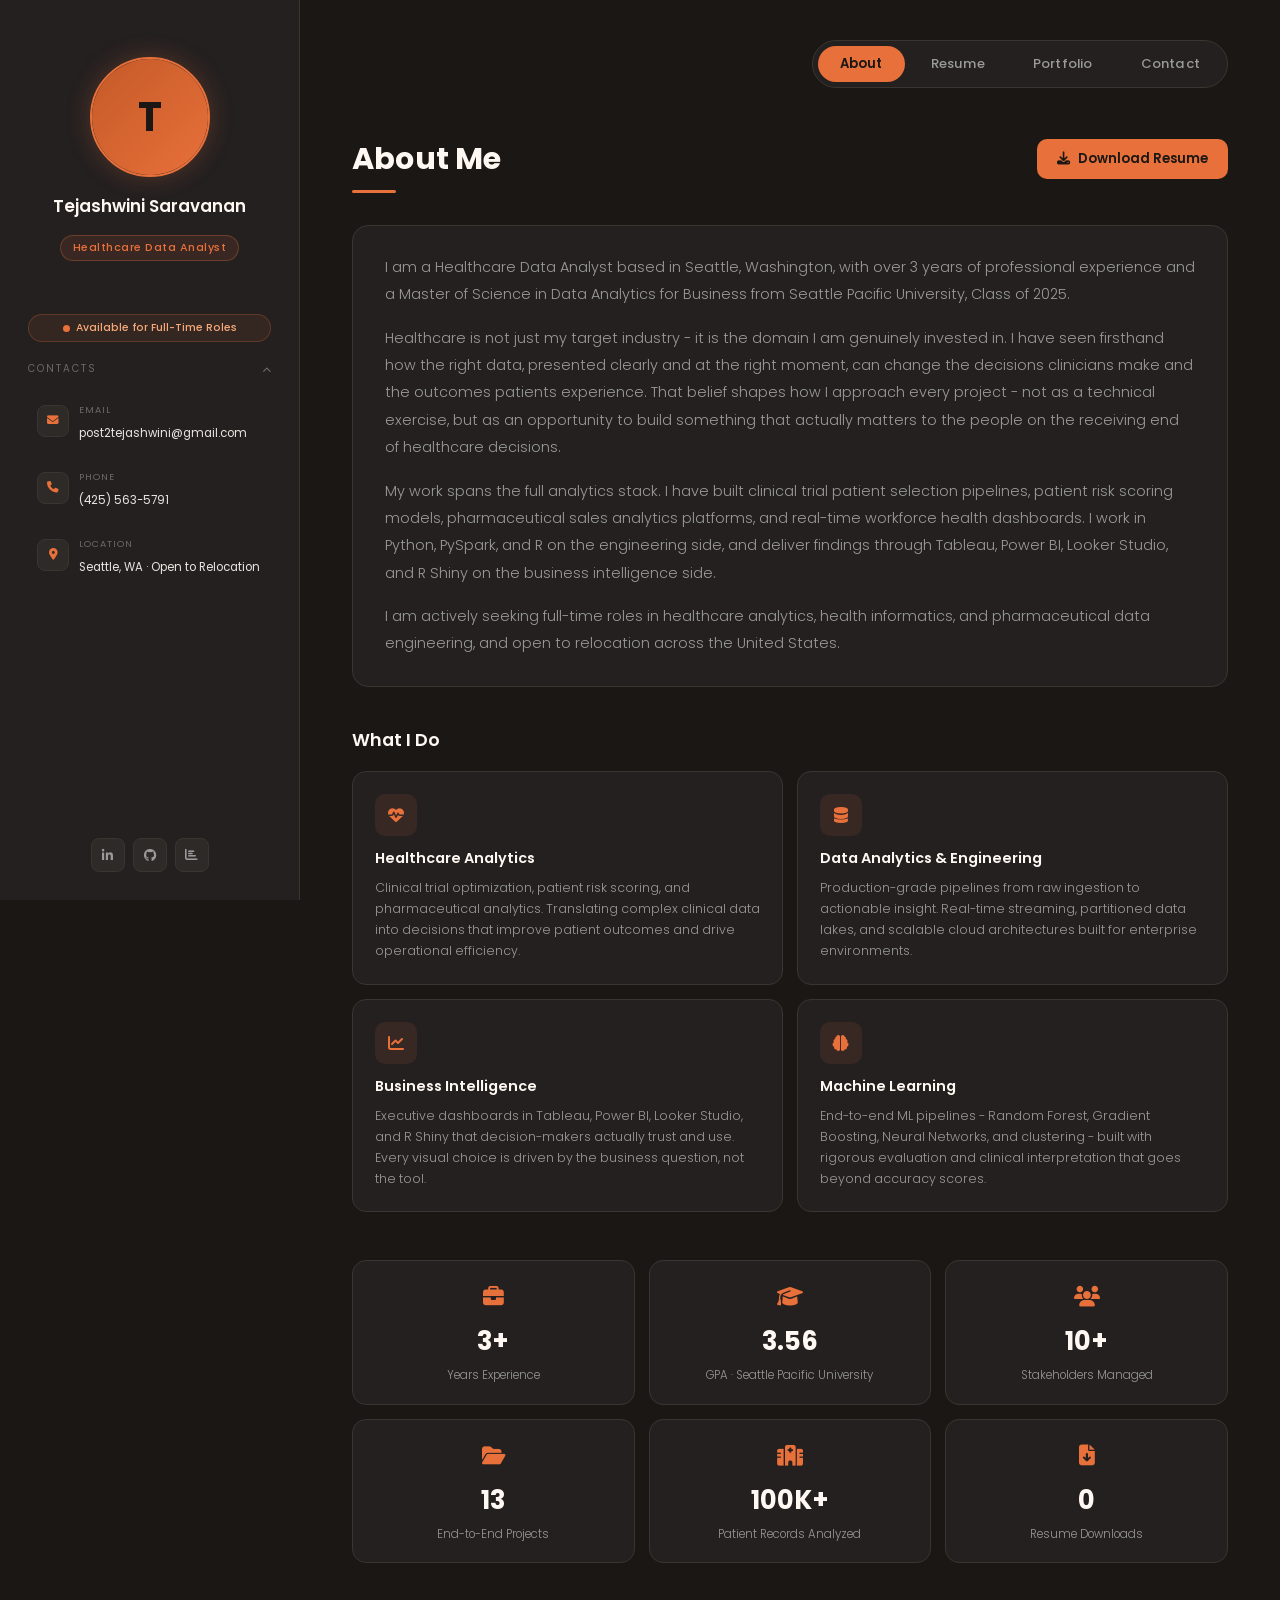
==== commit e25a23f8: "final Healthcare Data analyst portflio" ====
--- a/index.html
+++ b/index.html
@@ -409,6 +409,81 @@
     font-weight: 300;
   }
 
+  .about-top-bar {
+    display: flex;
+    align-items: center;
+    justify-content: space-between;
+    margin-bottom: 8px;
+  }
+
+  .about-top-bar .section-title { margin-bottom: 0; }
+
+  .download-btn {
+    display: flex;
+    align-items: center;
+    gap: 8px;
+    background: var(--accent);
+    color: #1a1714;
+    padding: 10px 20px;
+    border-radius: 10px;
+    font-size: 0.82rem;
+    font-weight: 600;
+    text-decoration: none;
+    transition: all 0.3s;
+    white-space: nowrap;
+  }
+
+  .download-btn:hover {
+    background: var(--accent2);
+    transform: translateY(-1px);
+    box-shadow: 0 6px 20px rgba(232,112,58,0.3);
+  }
+
+  .stats-grid {
+    display: grid;
+    grid-template-columns: repeat(3, 1fr);
+    gap: 14px;
+    margin-top: 32px;
+  }
+
+  .stat-card {
+    background: var(--bg2);
+    border: 1px solid var(--border);
+    border-radius: 14px;
+    padding: 20px 16px;
+    text-align: center;
+    transition: all 0.35s;
+    cursor: default;
+  }
+
+  .stat-card:hover {
+    border-color: var(--accent);
+    transform: translateY(-3px);
+    box-shadow: 0 10px 28px rgba(232,112,58,0.14);
+    background: rgba(232,112,58,0.04);
+  }
+
+  .stat-icon {
+    font-size: 1.3rem;
+    color: var(--accent);
+    margin-bottom: 10px;
+  }
+
+  .stat-number {
+    font-size: 1.6rem;
+    font-weight: 700;
+    color: var(--white);
+    margin-bottom: 6px;
+    font-family: 'Poppins', sans-serif;
+  }
+
+  .stat-label {
+    font-size: 0.72rem;
+    color: var(--text2);
+    font-weight: 300;
+    line-height: 1.4;
+  }
+
   /* RESUME */
   .resume-section { margin-bottom: 38px; }
 
@@ -868,7 +943,15 @@
 
   <!-- ABOUT -->
   <section id="about" class="section active">
-    <h1 class="section-title">About Me</h1>
+    <div class="about-top-bar">
+      <h1 class="section-title">About Me</h1>
+      <a href="https://github.com/TejashwiniSaravanan/tejashwinisaravanan.github.io/raw/main/TejashwiniSaravanan%20Resume.pdf"
+         target="_blank"
+         class="download-btn"
+         onclick="trackDownload()">
+        <i class="fas fa-download"></i> Download Resume
+      </a>
+    </div>
     <div class="title-line"></div>
 
     <div class="about-bio-box">
@@ -903,6 +986,41 @@
         <p>End-to-end ML pipelines - Random Forest, Gradient Boosting, Neural Networks, and clustering - built with rigorous evaluation and clinical interpretation that goes beyond accuracy scores.</p>
       </div>
     </div>
+
+    <!-- STATS BOX -->
+    <div class="stats-grid">
+      <div class="stat-card">
+        <div class="stat-icon"><i class="fas fa-briefcase"></i></div>
+        <div class="stat-number">3+</div>
+        <div class="stat-label">Years Experience</div>
+      </div>
+      <div class="stat-card">
+        <div class="stat-icon"><i class="fas fa-graduation-cap"></i></div>
+        <div class="stat-number">3.56</div>
+        <div class="stat-label">GPA · Seattle Pacific University</div>
+      </div>
+      <div class="stat-card">
+        <div class="stat-icon"><i class="fas fa-users"></i></div>
+        <div class="stat-number">10+</div>
+        <div class="stat-label">Stakeholders Managed</div>
+      </div>
+      <div class="stat-card">
+        <div class="stat-icon"><i class="fas fa-folder-open"></i></div>
+        <div class="stat-number">13</div>
+        <div class="stat-label">End-to-End Projects</div>
+      </div>
+      <div class="stat-card">
+        <div class="stat-icon"><i class="fas fa-hospital"></i></div>
+        <div class="stat-number">100K+</div>
+        <div class="stat-label">Patient Records Analyzed</div>
+      </div>
+      <div class="stat-card">
+        <div class="stat-icon"><i class="fas fa-file-download"></i></div>
+        <div class="stat-number" id="download-count">0</div>
+        <div class="stat-label">Resume Downloads</div>
+      </div>
+    </div>
+
   </section>
 
   <!-- RESUME -->
@@ -963,7 +1081,7 @@
       <div class="timeline-item">
         <div class="timeline-header">
           <div>
-            <div class="timeline-title">Graduate Assistant</div>
+            <div class="timeline-title">Data Analyst</div>
             <div class="timeline-subtitle">Seattle Pacific University, Operated by Sodexo — Seattle, WA</div>
           </div>
           <div class="timeline-date-right">Oct 2023 — Jun 2025</div>
@@ -1600,8 +1718,22 @@
     list.classList.toggle('open');
   }
 
+  function trackDownload() {
+    let count = parseInt(localStorage.getItem('resumeDownloads') || '0');
+    count++;
+    localStorage.setItem('resumeDownloads', count);
+    updateDownloadCount();
+  }
+
+  function updateDownloadCount() {
+    const count = parseInt(localStorage.getItem('resumeDownloads') || '0');
+    const el = document.getElementById('download-count');
+    if (el) el.textContent = count;
+  }
+
   document.addEventListener('DOMContentLoaded', function() {
     toggleContacts();
+    updateDownloadCount();
   });
 
   function filterProjects(category, btn) {
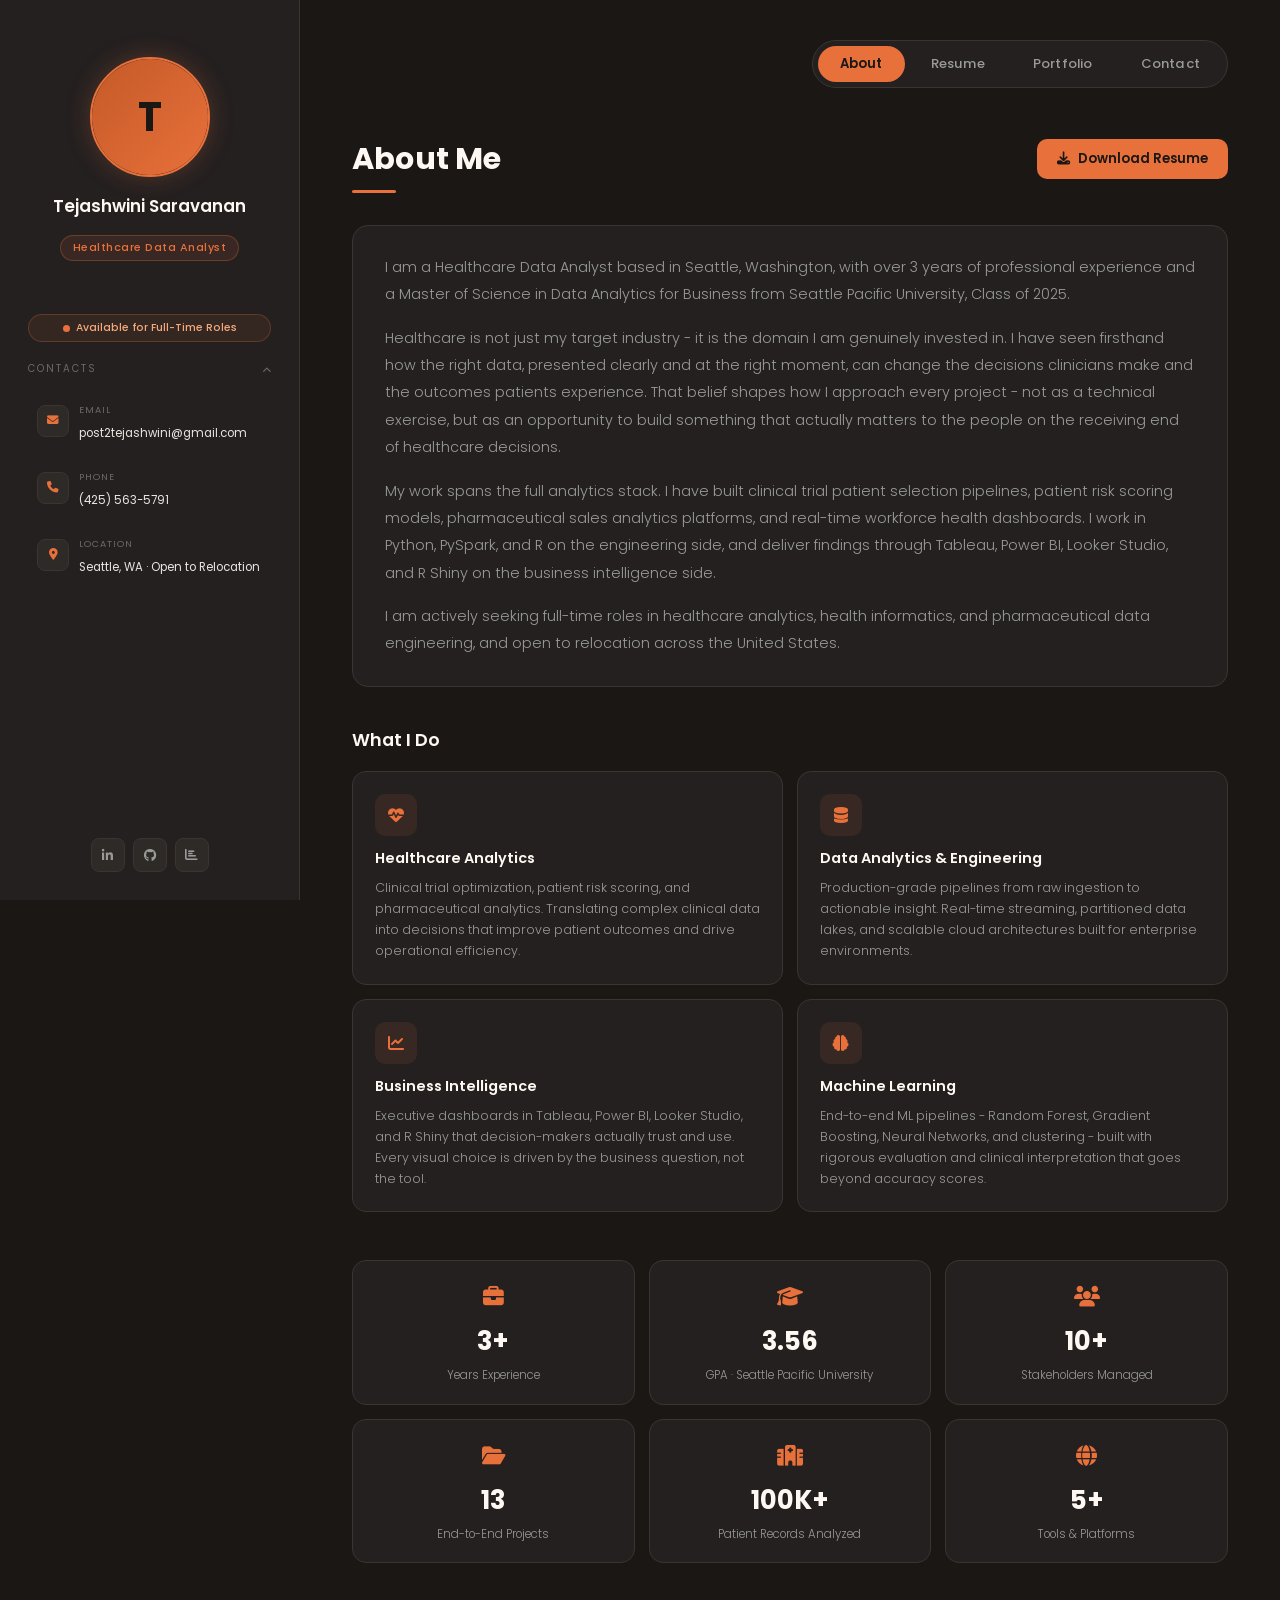
==== commit 218082f8: "Healthcare Data Analyst portfolio" ====
--- a/index.html
+++ b/index.html
@@ -4,6 +4,14 @@
 <meta charset="UTF-8">
 <meta name="viewport" content="width=device-width, initial-scale=1.0">
 <title>Tejashwini Saravanan - Healthcare Data Analytics</title>
+<!-- Google Analytics -->
+<script async src="https://www.googletagmanager.com/gtag/js?id=G-NJ0DJSV0J9"></script>
+<script>
+  window.dataLayer = window.dataLayer || [];
+  function gtag(){dataLayer.push(arguments);}
+  gtag('js', new Date());
+  gtag('config', 'G-NJ0DJSV0J9');
+</script>
 <link href="https://fonts.googleapis.com/css2?family=Poppins:wght@300;400;500;600;700&family=Playfair+Display:wght@600;700&family=JetBrains+Mono:wght@400;500&display=swap" rel="stylesheet">
 <link rel="stylesheet" href="https://cdnjs.cloudflare.com/ajax/libs/font-awesome/6.4.0/css/all.min.css">
 <style>
@@ -873,14 +881,116 @@
   @media (max-width: 1100px) { .projects-grid { grid-template-columns: repeat(2, 1fr); } }
   @media (max-width: 768px) {
     .sidebar { display: none; }
-    .main { margin-left: 0; padding: 24px; max-width: 100vw; }
+    .main { margin-left: 0; padding: 20px 16px; max-width: 100vw; }
     .projects-grid { grid-template-columns: 1fr; }
     .what-i-do-grid { grid-template-columns: 1fr; }
     .contact-grid { grid-template-columns: 1fr; }
+    .stats-grid { grid-template-columns: repeat(2, 1fr); }
+    .nav-tabs { display: none; }
+    .mobile-nav { display: flex; }
+    .about-top-bar { flex-direction: column; align-items: flex-start; gap: 12px; }
+    .form-row { grid-template-columns: 1fr; }
+  }
+
+  /* MOBILE NAV */
+  .mobile-nav {
+    display: none;
+    position: fixed;
+    top: 0; left: 0; right: 0;
+    background: var(--bg2);
+    border-bottom: 1px solid var(--border);
+    padding: 14px 20px;
+    z-index: 200;
+    align-items: center;
+    justify-content: space-between;
+  }
+
+  .mobile-nav-name {
+    font-size: 0.95rem;
+    font-weight: 600;
+    color: var(--white);
+  }
+
+  .hamburger {
+    width: 36px; height: 36px;
+    background: var(--bg3);
+    border: 1px solid var(--border);
+    border-radius: 8px;
+    display: flex;
+    flex-direction: column;
+    align-items: center;
+    justify-content: center;
+    gap: 5px;
+    cursor: pointer;
+    padding: 8px;
+  }
+
+  .hamburger span {
+    width: 18px; height: 2px;
+    background: var(--accent);
+    border-radius: 2px;
+    transition: all 0.3s;
+  }
+
+  .mobile-menu {
+    display: none;
+    position: fixed;
+    top: 64px; left: 0; right: 0;
+    background: var(--bg2);
+    border-bottom: 1px solid var(--border);
+    padding: 16px;
+    z-index: 199;
+    flex-direction: column;
+    gap: 8px;
+  }
+
+  .mobile-menu.open { display: flex; }
+
+  .mobile-menu-btn {
+    padding: 12px 16px;
+    border-radius: 10px;
+    font-size: 0.9rem;
+    font-weight: 500;
+    color: var(--text2);
+    cursor: pointer;
+    border: 1px solid var(--border);
+    background: transparent;
+    font-family: 'Poppins', sans-serif;
+    text-align: left;
+    transition: all 0.2s;
+  }
+
+  .mobile-menu-btn:hover, .mobile-menu-btn.active {
+    background: var(--accent);
+    color: #1a1714;
+    border-color: var(--accent);
+    font-weight: 600;
+  }
+
+  @media (max-width: 768px) {
+    .main { padding-top: 80px; }
   }
 </style>
 </head>
 <body>
+
+<!-- MOBILE NAV -->
+<div class="mobile-nav">
+  <div class="mobile-nav-name">Tejashwini Saravanan</div>
+  <div class="hamburger" onclick="toggleMobileMenu()">
+    <span></span>
+    <span></span>
+    <span></span>
+  </div>
+</div>
+
+<!-- MOBILE DROPDOWN MENU -->
+<div class="mobile-menu" id="mobileMenu">
+  <button class="mobile-menu-btn active" onclick="showSectionMobile('about', this)">About</button>
+  <button class="mobile-menu-btn" onclick="showSectionMobile('resume', this)">Resume</button>
+  <button class="mobile-menu-btn" onclick="showSectionMobile('portfolio', this)">Portfolio</button>
+  <button class="mobile-menu-btn" onclick="showSectionMobile('contact', this)">Contact</button>
+</div>
 
 <aside class="sidebar">
   <div class="profile-section">
@@ -1015,9 +1125,9 @@
         <div class="stat-label">Patient Records Analyzed</div>
       </div>
       <div class="stat-card">
-        <div class="stat-icon"><i class="fas fa-file-download"></i></div>
-        <div class="stat-number" id="download-count">0</div>
-        <div class="stat-label">Resume Downloads</div>
+        <div class="stat-icon"><i class="fas fa-globe"></i></div>
+        <div class="stat-number">5+</div>
+        <div class="stat-label">Tools & Platforms</div>
       </div>
     </div>
 
@@ -1718,18 +1828,26 @@
     list.classList.toggle('open');
   }
 
+  function toggleMobileMenu() {
+    const menu = document.getElementById('mobileMenu');
+    menu.classList.toggle('open');
+  }
+
+  function showSectionMobile(id, btn) {
+    showSection(id, btn);
+    document.querySelectorAll('.mobile-menu-btn').forEach(b => b.classList.remove('active'));
+    btn.classList.add('active');
+    document.getElementById('mobileMenu').classList.remove('open');
+  }
+
   function trackDownload() {
-    let count = parseInt(localStorage.getItem('resumeDownloads') || '0');
-    count++;
-    localStorage.setItem('resumeDownloads', count);
-    updateDownloadCount();
-  }
-
-  function updateDownloadCount() {
-    const count = parseInt(localStorage.getItem('resumeDownloads') || '0');
-    const el = document.getElementById('download-count');
-    if (el) el.textContent = count;
-  }
+    gtag('event', 'resume_download', {
+      'event_category': 'engagement',
+      'event_label': 'Resume PDF Download'
+    });
+  }
+
+  function updateDownloadCount() {}
 
   document.addEventListener('DOMContentLoaded', function() {
     toggleContacts();
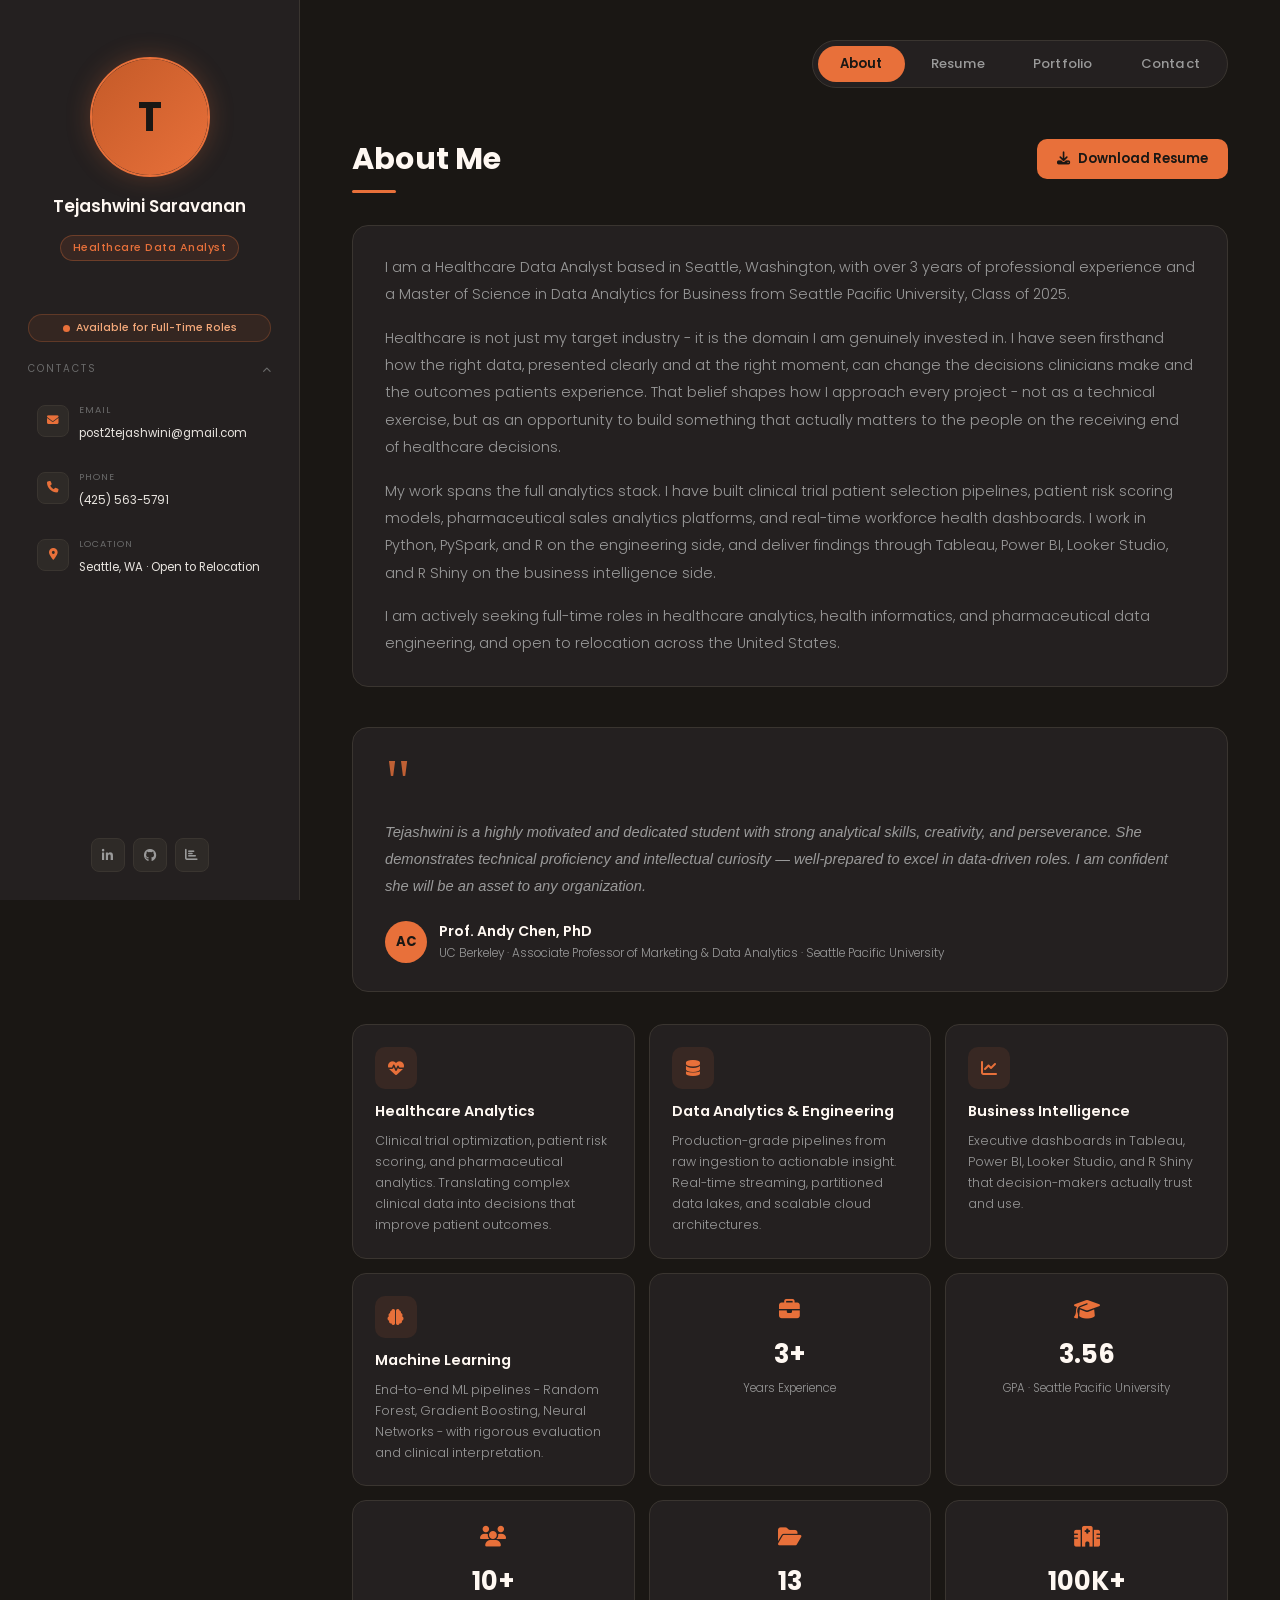
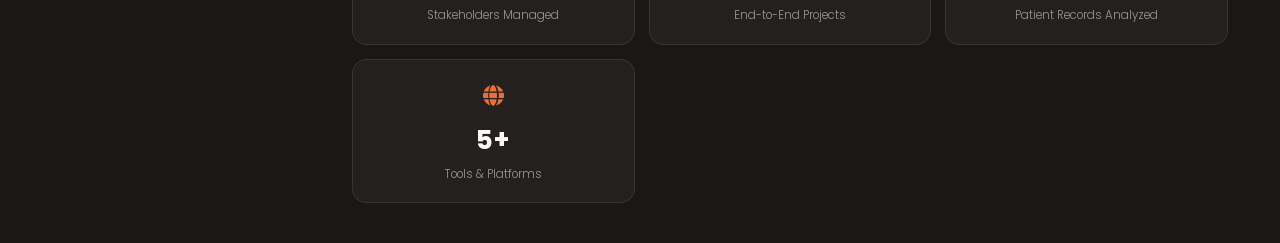
==== commit a069e3f2: "Healthcare Data Analyst portfolio" ====
--- a/index.html
+++ b/index.html
@@ -492,6 +492,85 @@
     line-height: 1.4;
   }
 
+  /* TESTIMONIAL */
+  .testimonial-card {
+    background: var(--bg2);
+    border: 1px solid var(--border);
+    border-radius: 16px;
+    padding: 28px 32px;
+    margin-bottom: 32px;
+    position: relative;
+    transition: all 0.4s;
+    cursor: default;
+  }
+
+  .testimonial-card:hover {
+    border-color: var(--accent);
+    box-shadow: 0 0 32px rgba(232,112,58,0.12);
+    background: rgba(232,112,58,0.03);
+  }
+
+  .testimonial-quote {
+    font-size: 4rem;
+    color: var(--accent);
+    line-height: 0.8;
+    margin-bottom: 12px;
+    font-family: Georgia, serif;
+    opacity: 0.8;
+  }
+
+  .testimonial-text {
+    font-size: 0.92rem;
+    color: #9a9a9a;
+    line-height: 1.85;
+    font-weight: 300;
+    font-style: italic;
+    margin-bottom: 20px;
+  }
+
+  .testimonial-author {
+    display: flex;
+    align-items: center;
+    gap: 12px;
+  }
+
+  .testimonial-avatar {
+    width: 42px; height: 42px;
+    background: var(--accent);
+    border-radius: 50%;
+    display: flex;
+    align-items: center;
+    justify-content: center;
+    font-size: 0.82rem;
+    font-weight: 700;
+    color: #1a1714;
+    flex-shrink: 0;
+  }
+
+  .testimonial-name {
+    font-size: 0.88rem;
+    font-weight: 600;
+    color: var(--white);
+    margin-bottom: 3px;
+  }
+
+  .testimonial-title {
+    font-size: 0.74rem;
+    color: var(--text2);
+    font-weight: 300;
+  }
+
+  /* COMBINED GRID */
+  .combined-grid {
+    display: grid;
+    grid-template-columns: repeat(3, 1fr);
+    gap: 14px;
+  }
+
+  @media (max-width: 768px) {
+    .combined-grid { grid-template-columns: repeat(2, 1fr); }
+  }
+
   /* RESUME */
   .resume-section { margin-bottom: 38px; }
 
@@ -1073,32 +1152,41 @@
       </div>
     </div>
 
-    <div class="what-i-do-title">What I Do</div>
-    <div class="what-i-do-grid">
+    <!-- TESTIMONIAL -->
+    <div class="testimonial-card">
+      <div class="testimonial-quote">"</div>
+      <div class="testimonial-text">Tejashwini is a highly motivated and dedicated student with strong analytical skills, creativity, and perseverance. She demonstrates technical proficiency and intellectual curiosity — well-prepared to excel in data-driven roles. I am confident she will be an asset to any organization.</div>
+      <div class="testimonial-author">
+        <div class="testimonial-avatar">AC</div>
+        <div>
+          <div class="testimonial-name">Prof. Andy Chen, PhD</div>
+          <div class="testimonial-title">UC Berkeley · Associate Professor of Marketing & Data Analytics · Seattle Pacific University</div>
+        </div>
+      </div>
+    </div>
+
+    <!-- COMBINED GRID - What I Do + Stats -->
+    <div class="combined-grid">
       <div class="what-card">
         <div class="what-card-icon"><i class="fas fa-heartbeat"></i></div>
         <h4>Healthcare Analytics</h4>
-        <p>Clinical trial optimization, patient risk scoring, and pharmaceutical analytics. Translating complex clinical data into decisions that improve patient outcomes and drive operational efficiency.</p>
+        <p>Clinical trial optimization, patient risk scoring, and pharmaceutical analytics. Translating complex clinical data into decisions that improve patient outcomes.</p>
       </div>
       <div class="what-card">
         <div class="what-card-icon"><i class="fas fa-database"></i></div>
         <h4>Data Analytics & Engineering</h4>
-        <p>Production-grade pipelines from raw ingestion to actionable insight. Real-time streaming, partitioned data lakes, and scalable cloud architectures built for enterprise environments.</p>
+        <p>Production-grade pipelines from raw ingestion to actionable insight. Real-time streaming, partitioned data lakes, and scalable cloud architectures.</p>
       </div>
       <div class="what-card">
         <div class="what-card-icon"><i class="fas fa-chart-line"></i></div>
         <h4>Business Intelligence</h4>
-        <p>Executive dashboards in Tableau, Power BI, Looker Studio, and R Shiny that decision-makers actually trust and use. Every visual choice is driven by the business question, not the tool.</p>
+        <p>Executive dashboards in Tableau, Power BI, Looker Studio, and R Shiny that decision-makers actually trust and use.</p>
       </div>
       <div class="what-card">
         <div class="what-card-icon"><i class="fas fa-brain"></i></div>
         <h4>Machine Learning</h4>
-        <p>End-to-end ML pipelines - Random Forest, Gradient Boosting, Neural Networks, and clustering - built with rigorous evaluation and clinical interpretation that goes beyond accuracy scores.</p>
-      </div>
-    </div>
-
-    <!-- STATS BOX -->
-    <div class="stats-grid">
+        <p>End-to-end ML pipelines - Random Forest, Gradient Boosting, Neural Networks - with rigorous evaluation and clinical interpretation.</p>
+      </div>
       <div class="stat-card">
         <div class="stat-icon"><i class="fas fa-briefcase"></i></div>
         <div class="stat-number">3+</div>
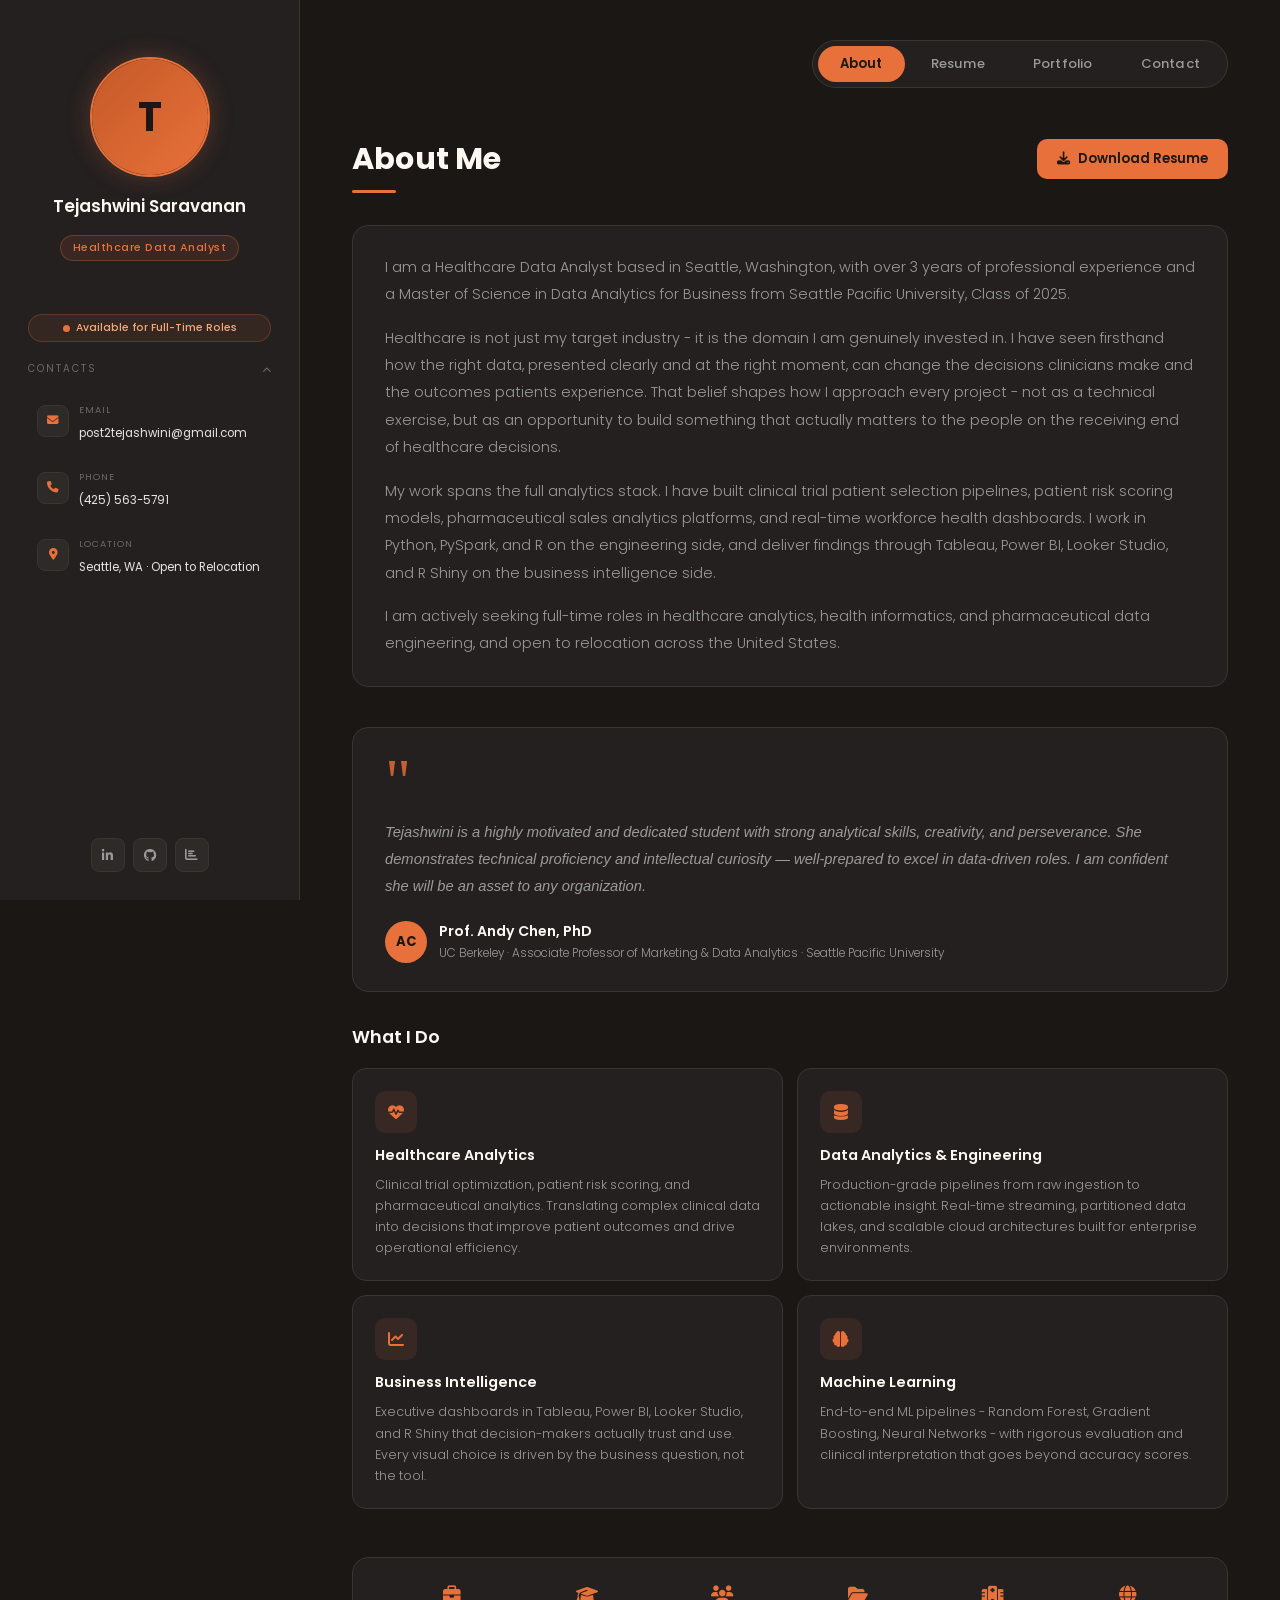
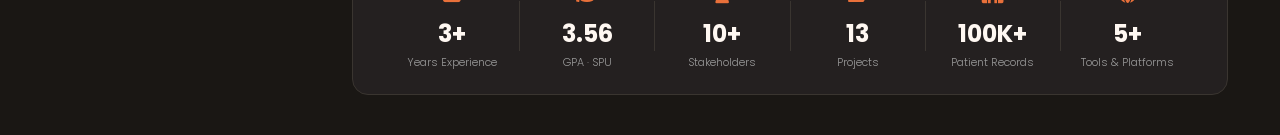
==== commit 71805971: "Healthcare Data Analyst portfolio" ====
--- a/index.html
+++ b/index.html
@@ -492,6 +492,61 @@
     line-height: 1.4;
   }
 
+  /* STATS STRIP */
+  .stats-strip {
+    display: flex;
+    align-items: center;
+    justify-content: space-between;
+    background: var(--bg2);
+    border: 1px solid var(--border);
+    border-radius: 16px;
+    padding: 24px 32px;
+    margin-top: 16px;
+    transition: all 0.3s;
+  }
+
+  .stats-strip:hover {
+    border-color: var(--accent);
+    box-shadow: 0 0 24px rgba(232,112,58,0.1);
+  }
+
+  .stat-strip-card {
+    text-align: center;
+    flex: 1;
+  }
+
+  .stat-strip-divider {
+    width: 1px;
+    height: 50px;
+    background: var(--border);
+    flex-shrink: 0;
+  }
+
+  .stat-strip-card .stat-icon {
+    font-size: 1.1rem;
+    color: var(--accent);
+    margin-bottom: 8px;
+  }
+
+  .stat-strip-card .stat-number {
+    font-size: 1.5rem;
+    font-weight: 700;
+    color: var(--white);
+    margin-bottom: 4px;
+  }
+
+  .stat-strip-card .stat-label {
+    font-size: 0.68rem;
+    color: var(--text2);
+    font-weight: 300;
+  }
+
+  @media (max-width: 768px) {
+    .stats-strip { flex-wrap: wrap; gap: 16px; padding: 20px; }
+    .stat-strip-divider { display: none; }
+    .stat-strip-card { min-width: 28%; }
+  }
+
   /* TESTIMONIAL */
   .testimonial-card {
     background: var(--bg2);
@@ -1165,54 +1220,64 @@
       </div>
     </div>
 
-    <!-- COMBINED GRID - What I Do + Stats -->
-    <div class="combined-grid">
+    <!-- WHAT I DO - 2x2 grid -->
+    <div class="what-i-do-title">What I Do</div>
+    <div class="what-i-do-grid">
       <div class="what-card">
         <div class="what-card-icon"><i class="fas fa-heartbeat"></i></div>
         <h4>Healthcare Analytics</h4>
-        <p>Clinical trial optimization, patient risk scoring, and pharmaceutical analytics. Translating complex clinical data into decisions that improve patient outcomes.</p>
+        <p>Clinical trial optimization, patient risk scoring, and pharmaceutical analytics. Translating complex clinical data into decisions that improve patient outcomes and drive operational efficiency.</p>
       </div>
       <div class="what-card">
         <div class="what-card-icon"><i class="fas fa-database"></i></div>
         <h4>Data Analytics & Engineering</h4>
-        <p>Production-grade pipelines from raw ingestion to actionable insight. Real-time streaming, partitioned data lakes, and scalable cloud architectures.</p>
+        <p>Production-grade pipelines from raw ingestion to actionable insight. Real-time streaming, partitioned data lakes, and scalable cloud architectures built for enterprise environments.</p>
       </div>
       <div class="what-card">
         <div class="what-card-icon"><i class="fas fa-chart-line"></i></div>
         <h4>Business Intelligence</h4>
-        <p>Executive dashboards in Tableau, Power BI, Looker Studio, and R Shiny that decision-makers actually trust and use.</p>
+        <p>Executive dashboards in Tableau, Power BI, Looker Studio, and R Shiny that decision-makers actually trust and use. Every visual choice is driven by the business question, not the tool.</p>
       </div>
       <div class="what-card">
         <div class="what-card-icon"><i class="fas fa-brain"></i></div>
         <h4>Machine Learning</h4>
-        <p>End-to-end ML pipelines - Random Forest, Gradient Boosting, Neural Networks - with rigorous evaluation and clinical interpretation.</p>
-      </div>
-      <div class="stat-card">
+        <p>End-to-end ML pipelines - Random Forest, Gradient Boosting, Neural Networks - with rigorous evaluation and clinical interpretation that goes beyond accuracy scores.</p>
+      </div>
+    </div>
+
+    <!-- STATS - horizontal strip -->
+    <div class="stats-strip">
+      <div class="stat-strip-card">
         <div class="stat-icon"><i class="fas fa-briefcase"></i></div>
         <div class="stat-number">3+</div>
         <div class="stat-label">Years Experience</div>
       </div>
-      <div class="stat-card">
+      <div class="stat-strip-divider"></div>
+      <div class="stat-strip-card">
         <div class="stat-icon"><i class="fas fa-graduation-cap"></i></div>
         <div class="stat-number">3.56</div>
-        <div class="stat-label">GPA · Seattle Pacific University</div>
-      </div>
-      <div class="stat-card">
+        <div class="stat-label">GPA · SPU</div>
+      </div>
+      <div class="stat-strip-divider"></div>
+      <div class="stat-strip-card">
         <div class="stat-icon"><i class="fas fa-users"></i></div>
         <div class="stat-number">10+</div>
-        <div class="stat-label">Stakeholders Managed</div>
-      </div>
-      <div class="stat-card">
+        <div class="stat-label">Stakeholders</div>
+      </div>
+      <div class="stat-strip-divider"></div>
+      <div class="stat-strip-card">
         <div class="stat-icon"><i class="fas fa-folder-open"></i></div>
         <div class="stat-number">13</div>
-        <div class="stat-label">End-to-End Projects</div>
-      </div>
-      <div class="stat-card">
+        <div class="stat-label">Projects</div>
+      </div>
+      <div class="stat-strip-divider"></div>
+      <div class="stat-strip-card">
         <div class="stat-icon"><i class="fas fa-hospital"></i></div>
         <div class="stat-number">100K+</div>
-        <div class="stat-label">Patient Records Analyzed</div>
-      </div>
-      <div class="stat-card">
+        <div class="stat-label">Patient Records</div>
+      </div>
+      <div class="stat-strip-divider"></div>
+      <div class="stat-strip-card">
         <div class="stat-icon"><i class="fas fa-globe"></i></div>
         <div class="stat-number">5+</div>
         <div class="stat-label">Tools & Platforms</div>
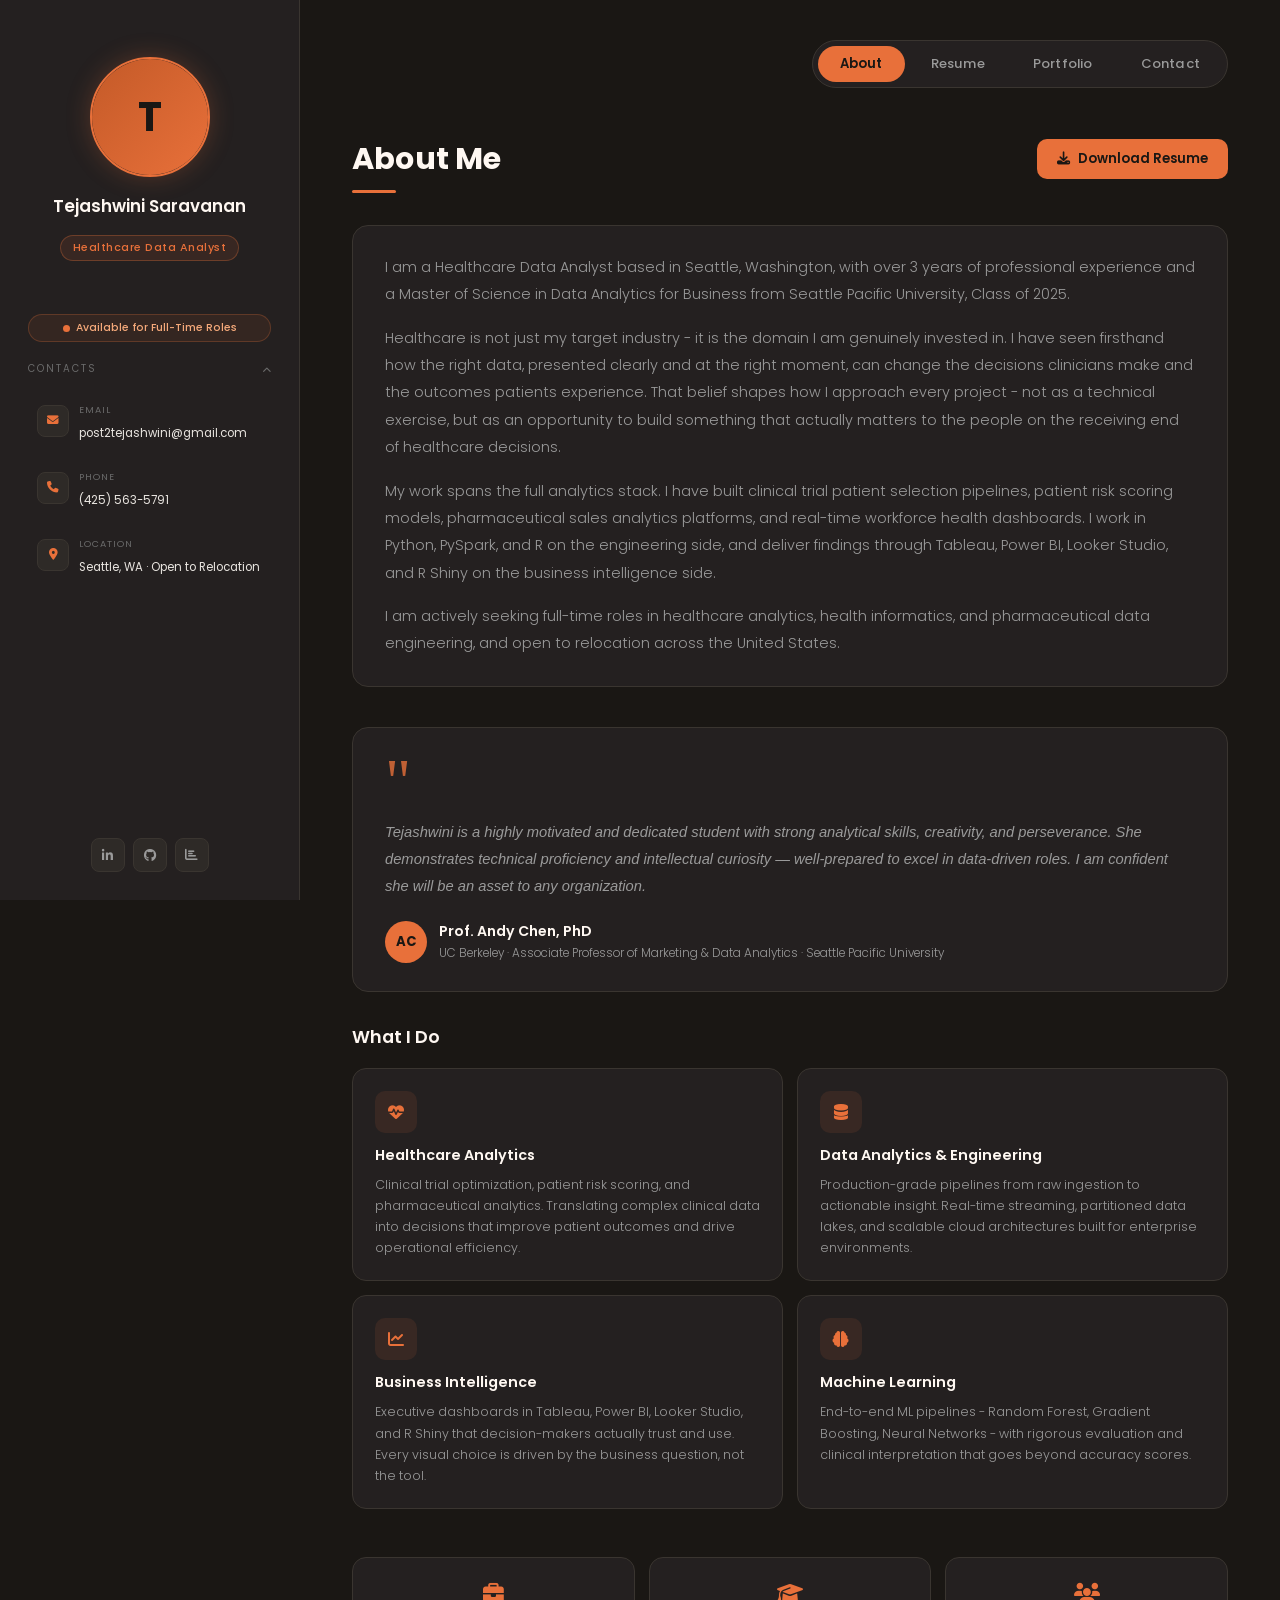
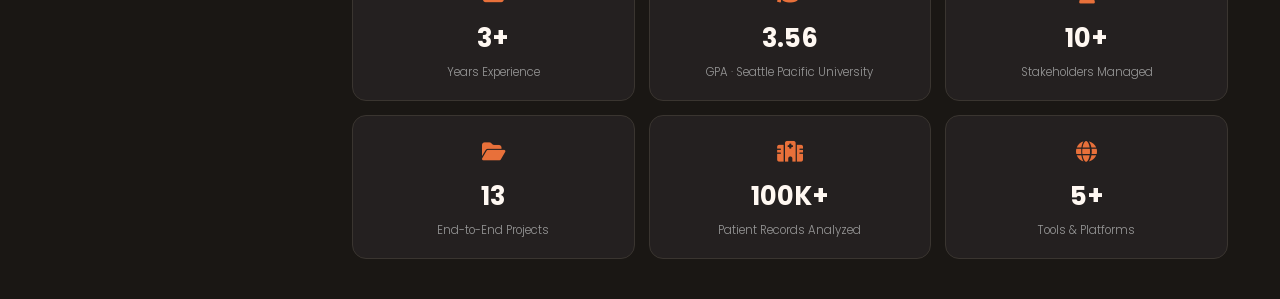
==== commit a53ae10e: "Healthcare Data Analyst portfolio" ====
--- a/index.html
+++ b/index.html
@@ -547,6 +547,43 @@
     .stat-strip-card { min-width: 28%; }
   }
 
+  /* SPLIT GRID */
+  .split-grid {
+    display: grid;
+    grid-template-columns: 1fr 1fr;
+    gap: 14px;
+    align-items: stretch;
+    margin-top: 32px;
+  }
+
+  .split-left {
+    display: flex;
+    flex-direction: column;
+    gap: 14px;
+  }
+
+  .split-left .what-card {
+    flex: 1;
+  }
+
+  .split-right {
+    display: flex;
+    flex-direction: column;
+    gap: 14px;
+  }
+
+  .split-right .stat-card {
+    flex: 1;
+    display: flex;
+    flex-direction: column;
+    align-items: center;
+    justify-content: center;
+  }
+
+  @media (max-width: 768px) {
+    .split-grid { grid-template-columns: 1fr; }
+  }
+
   /* TESTIMONIAL */
   .testimonial-card {
     background: var(--bg2);
@@ -1220,7 +1257,7 @@
       </div>
     </div>
 
-    <!-- WHAT I DO - 2x2 grid -->
+    <!-- WHAT I DO -->
     <div class="what-i-do-title">What I Do</div>
     <div class="what-i-do-grid">
       <div class="what-card">
@@ -1245,39 +1282,34 @@
       </div>
     </div>
 
-    <!-- STATS - horizontal strip -->
-    <div class="stats-strip">
-      <div class="stat-strip-card">
+    <!-- STATS -->
+    <div class="stats-grid">
+      <div class="stat-card">
         <div class="stat-icon"><i class="fas fa-briefcase"></i></div>
         <div class="stat-number">3+</div>
         <div class="stat-label">Years Experience</div>
       </div>
-      <div class="stat-strip-divider"></div>
-      <div class="stat-strip-card">
+      <div class="stat-card">
         <div class="stat-icon"><i class="fas fa-graduation-cap"></i></div>
         <div class="stat-number">3.56</div>
-        <div class="stat-label">GPA · SPU</div>
-      </div>
-      <div class="stat-strip-divider"></div>
-      <div class="stat-strip-card">
+        <div class="stat-label">GPA · Seattle Pacific University</div>
+      </div>
+      <div class="stat-card">
         <div class="stat-icon"><i class="fas fa-users"></i></div>
         <div class="stat-number">10+</div>
-        <div class="stat-label">Stakeholders</div>
-      </div>
-      <div class="stat-strip-divider"></div>
-      <div class="stat-strip-card">
+        <div class="stat-label">Stakeholders Managed</div>
+      </div>
+      <div class="stat-card">
         <div class="stat-icon"><i class="fas fa-folder-open"></i></div>
         <div class="stat-number">13</div>
-        <div class="stat-label">Projects</div>
-      </div>
-      <div class="stat-strip-divider"></div>
-      <div class="stat-strip-card">
+        <div class="stat-label">End-to-End Projects</div>
+      </div>
+      <div class="stat-card">
         <div class="stat-icon"><i class="fas fa-hospital"></i></div>
         <div class="stat-number">100K+</div>
-        <div class="stat-label">Patient Records</div>
-      </div>
-      <div class="stat-strip-divider"></div>
-      <div class="stat-strip-card">
+        <div class="stat-label">Patient Records Analyzed</div>
+      </div>
+      <div class="stat-card">
         <div class="stat-icon"><i class="fas fa-globe"></i></div>
         <div class="stat-number">5+</div>
         <div class="stat-label">Tools & Platforms</div>
